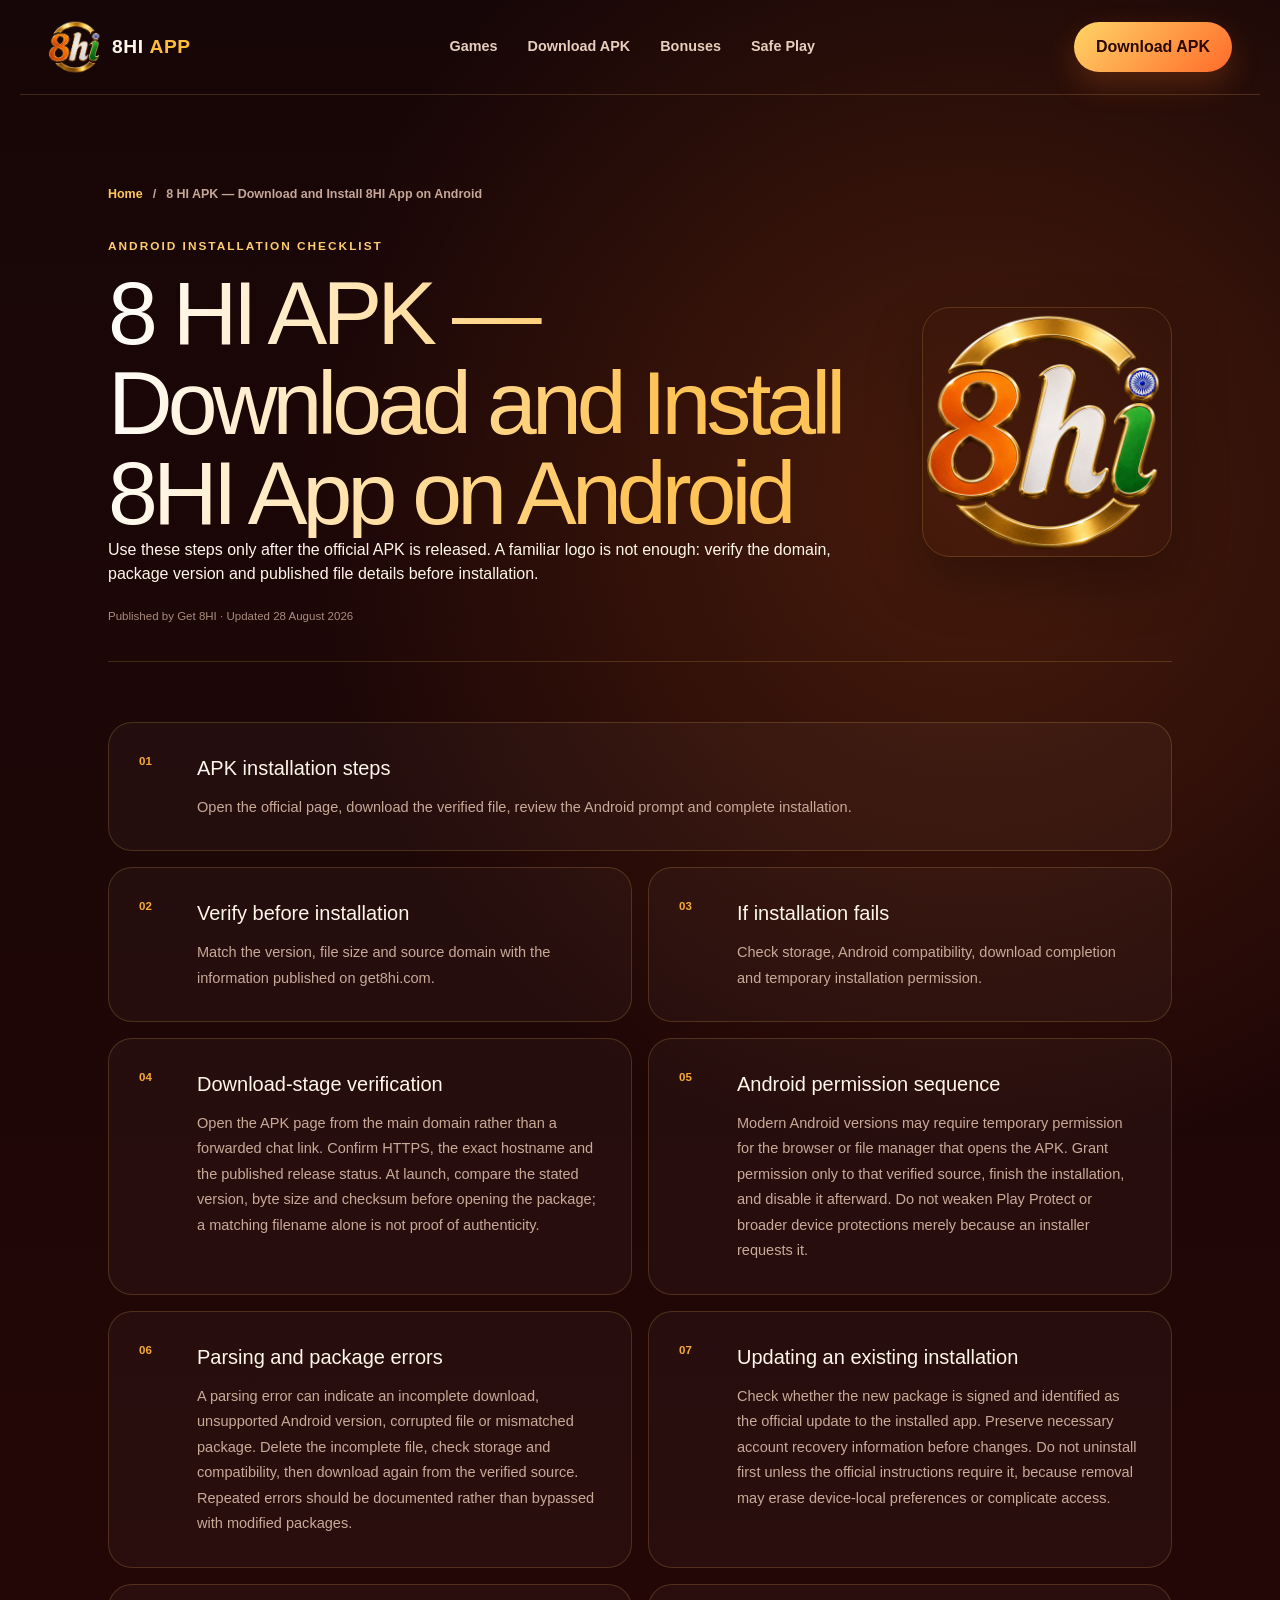
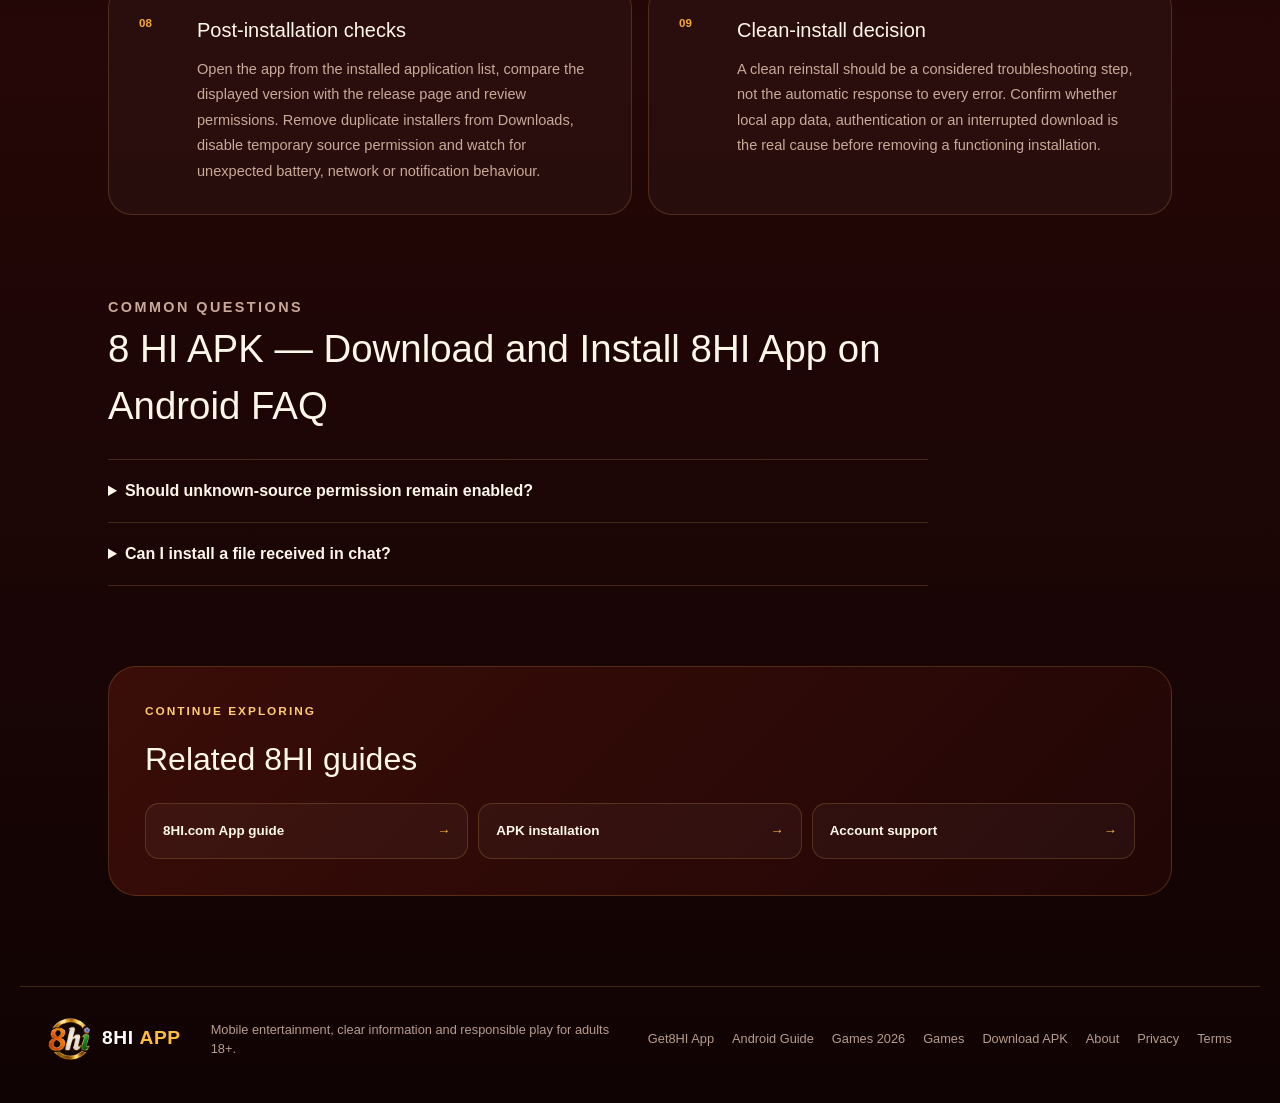
==== 8hi-apk-install/index.html @ 14004b39 "Migrate 8HI site to GitHub Pages with live APK download" ====
<!DOCTYPE html><html lang="en-IN"><head><meta charSet="utf-8"/><meta name="viewport" content="width=device-width, initial-scale=1"/><link rel="preload" href="/assets/8hi-mark.png" as="image"/><link rel="preload" href="/icon-512.png" as="image"/><link rel="stylesheet" href="/_next/static/css/index.BDRPgdrS.css" data-rsc-css-href="/_next/static/css/index.BDRPgdrS.css" data-precedence="vite-rsc/importer-resources"/><link rel="modulepreload" fetchPriority="low" href="/_next/static/chunks/index-BGcl1kzL.js"/><script src="/_next/static/chunks/rolldown-runtime-C60lm6uB.js" type="module" async=""></script><script src="/_next/static/chunks/framework-BgSIrAUN.js" type="module" async=""></script><link rel="modulepreload" href="/_next/static/chunks/layout-segment-context-BZ0ORpr4.js" crossorigin=""/><script>Object.assign(((self[Symbol.for("vinext.navigationRuntime")]??={bootstrap:{routeManifest:null},functions:{}}).bootstrap.rsc??={rsc:[]}),{params:{"slug":"8hi-apk-install"},nav:{"pathname":"/8hi-apk-install","searchParams":[]}})</script><link rel="modulepreload" href="/_next/static/chunks/index-BGcl1kzL.js" />
</head><body><script type="application/ld+json">{"@context":"https://schema.org","@graph":[{"@type":"WebSite","@id":"https://get8hi.com/#website","name":"Get 8HI","alternateName":["8HI","Get 8HI"],"url":"https://get8hi.com/","inLanguage":"en-IN","publisher":{"@id":"https://get8hi.com/#organization"}},{"@type":"Organization","@id":"https://get8hi.com/#organization","name":"Get 8HI","url":"https://get8hi.com/","logo":{"@type":"ImageObject","url":"https://get8hi.com/icon-512.png","width":512,"height":512}}]}</script><main><a class="skip-link" href="#main-content">Skip to content</a><script type="application/ld+json">[{"@context":"https://schema.org","@type":"BreadcrumbList","itemListElement":[{"@type":"ListItem","position":1,"name":"Get 8HI","item":"https://get8hi.com/"},{"@type":"ListItem","position":2,"name":"8 HI APK — Download and Install 8HI App on Android","item":"https://get8hi.com/8hi-apk-install"}]},{"@context":"https://schema.org","@type":"WebPage","name":"8 HI APK — Download and Install 8HI App on Android","description":"Learn how to download, verify, install and update the 8HI APK on Android, including permissions and troubleshooting.","url":"https://get8hi.com/8hi-apk-install","datePublished":"2026-08-31","dateModified":"2026-08-31","publisher":{"@type":"Organization","name":"Get 8HI","url":"https://get8hi.com/"}},{"@context":"https://schema.org","@type":"FAQPage","mainEntity":[{"@type":"Question","name":"Should unknown-source permission remain enabled?","acceptedAnswer":{"@type":"Answer","text":"No. Disable temporary permission after the verified installation."}},{"@type":"Question","name":"Can I install a file received in chat?","acceptedAnswer":{"@type":"Answer","text":"No. Use only the official download route."}}]}]</script><header class="site-header"><a href="/" class="brand" aria-label="Get 8HI home"><img src="/assets/8hi-mark.png" alt="Get 8HI" width="54" height="54"/><span>8HI <b>APP</b></span></a><nav aria-label="Main navigation"><a href="/8hi-com">Games</a><a href="/8hi-app">Download APK</a><a href="/8hi-payment-guide">Bonuses</a><a href="/responsible-gaming">Safe Play</a></nav><a class="nav-cta" href="/8hi-app">Download APK</a></header><article class="content-shell" id="main-content"><nav class="breadcrumbs" aria-label="Breadcrumb"><a href="/">Home</a><span aria-hidden="true">/</span><span>8 HI APK — Download and Install 8HI App on Android</span></nav><div class="content-hero with-image"><div><p class="eyebrow">Android installation checklist</p><h1>8 HI APK — Download and Install 8HI App on Android</h1><p>Use these steps only after the official APK is released. A familiar logo is not enough: verify the domain, package version and published file details before installation.</p><small>Published by Get 8HI · Updated 28 August 2026</small></div><img src="/icon-512.png" alt="8 HI APK — Download and Install 8HI App on Android" width="420" height="420"/></div><div class="rich-article-grid"><section><span>01</span><div><h2>APK installation steps</h2><p>Open the official page, download the verified file, review the Android prompt and complete installation.</p></div></section><section><span>02</span><div><h2>Verify before installation</h2><p>Match the version, file size and source domain with the information published on get8hi.com.</p></div></section><section><span>03</span><div><h2>If installation fails</h2><p>Check storage, Android compatibility, download completion and temporary installation permission.</p></div></section><section><span>04</span><div><h2>Download-stage verification</h2><p>Open the APK page from the main domain rather than a forwarded chat link. Confirm HTTPS, the exact hostname and the published release status. At launch, compare the stated version, byte size and checksum before opening the package; a matching filename alone is not proof of authenticity.</p></div></section><section><span>05</span><div><h2>Android permission sequence</h2><p>Modern Android versions may require temporary permission for the browser or file manager that opens the APK. Grant permission only to that verified source, finish the installation, and disable it afterward. Do not weaken Play Protect or broader device protections merely because an installer requests it.</p></div></section><section><span>06</span><div><h2>Parsing and package errors</h2><p>A parsing error can indicate an incomplete download, unsupported Android version, corrupted file or mismatched package. Delete the incomplete file, check storage and compatibility, then download again from the verified source. Repeated errors should be documented rather than bypassed with modified packages.</p></div></section><section><span>07</span><div><h2>Updating an existing installation</h2><p>Check whether the new package is signed and identified as the official update to the installed app. Preserve necessary account recovery information before changes. Do not uninstall first unless the official instructions require it, because removal may erase device-local preferences or complicate access.</p></div></section><section><span>08</span><div><h2>Post-installation checks</h2><p>Open the app from the installed application list, compare the displayed version with the release page and review permissions. Remove duplicate installers from Downloads, disable temporary source permission and watch for unexpected battery, network or notification behaviour.</p></div></section><section><span>09</span><div><h2>Clean-install decision</h2><p>A clean reinstall should be a considered troubleshooting step, not the automatic response to every error. Confirm whether local app data, authentication or an interrupted download is the real cause before removing a functioning installation.</p></div></section></div><section class="faq"><p class="eyebrow">Common questions</p><h2>8 HI APK — Download and Install 8HI App on Android<!-- --> FAQ</h2><details><summary>Should unknown-source permission remain enabled?</summary><p>No. Disable temporary permission after the verified installation.</p></details><details><summary>Can I install a file received in chat?</summary><p>No. Use only the official download route.</p></details></section><aside class="related"><p class="eyebrow">Continue exploring</p><h2>Related 8HI guides</h2><div><a href="/8hi-app">8HI.com App guide<span>→</span></a><a href="/8hi-apk-install">APK installation<span>→</span></a><a href="/support">Account support<span>→</span></a></div></aside></article><footer><div class="brand footer-brand"><img src="/assets/8hi-mark.png" alt="" width="44" height="44"/><span>8HI <b>APP</b></span></div><p>Mobile entertainment, clear information and responsible play for adults 18+.</p><div class="footer-links"><a href="/8hi-app">Get8HI App</a><a href="/8hi-login">Android Guide</a><a href="/8hi-login">Games 2026</a><a href="/8hi-com">Games</a><a href="/8hi-app">Download APK</a><a href="/about">About</a><a href="/privacy">Privacy</a><a href="/terms">Terms</a></div></footer></main><!--$--><!--/$--><div hidden=""><!--$--><div hidden=""><title>8 HI APK — Download and Install 8HI App on Android | 8HI.com</title><meta name="description" content="Learn how to download, verify, install and update the 8HI APK on Android, including permissions and troubleshooting."><meta name="application-name" content="Get 8HI"><meta name="creator" content="Get 8HI"><meta name="publisher" content="Get 8HI"><meta name="format-detection" content="telephone=no, address=no, email=no"><meta name="category" content="entertainment"><meta name="robots" content="index, follow"><meta name="googlebot" content="index, follow, max-image-preview:large, max-snippet:-1, max-video-preview:-1"><meta property="og:title" content="8 HI APK — Download and Install 8HI App on Android"><meta property="og:description" content="Learn how to download, verify, install and update the 8HI APK on Android, including permissions and troubleshooting."><meta property="og:url" content="https://get8hi.com/8hi-apk-install"><meta property="og:type" content="article"><meta property="article:published_time" content="2026-09-07T00:00:00+05:30"><meta property="article:modified_time" content="2026-09-07T00:00:00+05:30"><meta property="article:author" content="Get 8HI"><meta property="og:image" content="https://get8hi.com/icon-512.png"><meta property="og:image:width" content="900"><meta property="og:image:height" content="900"><meta property="og:image:alt" content="8 HI APK — Download and Install 8HI App on Android"><meta name="twitter:card" content="summary_large_image"><meta name="twitter:title" content="8 HI APK — Download and Install 8HI App on Android"><meta name="twitter:description" content="Learn how to download, verify, install and update the 8HI APK on Android, including permissions and troubleshooting."><meta name="twitter:image" content="https://get8hi.com/icon-512.png"><link rel="shortcut icon" href="/favicon.ico"><link rel="icon" href="/icon-48.png" type="image/png" sizes="48x48"><link rel="icon" href="/icon.png" type="image/png" sizes="96x96"><link rel="icon" href="/icon-192.png" type="image/png" sizes="192x192"><link rel="icon" href="/favicon.ico" type="image/x-icon" sizes="48x48"><link rel="apple-touch-icon" href="/icon-192.png" type="image/png" sizes="192x192"><link rel="manifest" href="/manifest.webmanifest"><link rel="canonical" href="https://get8hi.com/8hi-apk-install"></div><!--/$--></div><script type="module" src="/_next/static/chunks/index-BGcl1kzL.js" id="_R_" async=""></script><script>((self[Symbol.for("vinext.navigationRuntime")]??={bootstrap:{routeManifest:null},functions:{}}).bootstrap.rsc??={rsc:[]}).rsc.push("4:I[\"d5075e13e03a\",[],\"Children\",1]\n")</script><script>((self[Symbol.for("vinext.navigationRuntime")]??={bootstrap:{routeManifest:null},functions:{}}).bootstrap.rsc??={rsc:[]}).rsc.push("5:I[\"f68a58624a56\",[],\"GlobalErrorBoundary\",1]\n")</script><script>((self[Symbol.for("vinext.navigationRuntime")]??={bootstrap:{routeManifest:null},functions:{}}).bootstrap.rsc??={rsc:[]}).rsc.push("6:I[\"ffd5c8636600\",[],\"default\",1]\n")</script><script>((self[Symbol.for("vinext.navigationRuntime")]??={bootstrap:{routeManifest:null},functions:{}}).bootstrap.rsc??={rsc:[]}).rsc.push("7:I[\"f68a58624a56\",[],\"ErrorBoundary\",1]\n")</script><script>((self[Symbol.for("vinext.navigationRuntime")]??={bootstrap:{routeManifest:null},functions:{}}).bootstrap.rsc??={rsc:[]}).rsc.push("8:I[\"ed53b9c3ef4a\",[],\"LayoutSegmentProvider\",1]\n")</script><script>((self[Symbol.for("vinext.navigationRuntime")]??={bootstrap:{routeManifest:null},functions:{}}).bootstrap.rsc??={rsc:[]}).rsc.push("9:I[\"d5075e13e03a\",[],\"Slot\",1]\n")</script><script>((self[Symbol.for("vinext.navigationRuntime")]??={bootstrap:{routeManifest:null},functions:{}}).bootstrap.rsc??={rsc:[]}).rsc.push("a:I[\"f68a58624a56\",[],\"NotFoundBoundary\",1]\n")</script><script>((self[Symbol.for("vinext.navigationRuntime")]??={bootstrap:{routeManifest:null},functions:{}}).bootstrap.rsc??={rsc:[]}).rsc.push("b:I[\"fe48302fca77\",[],\"AppRouterScrollTarget\",1]\n")</script><script>((self[Symbol.for("vinext.navigationRuntime")]??={bootstrap:{routeManifest:null},functions:{}}).bootstrap.rsc??={rsc:[]}).rsc.push("c:I[\"f68a58624a56\",[],\"RedirectBoundary\",1]\n")</script><script>((self[Symbol.for("vinext.navigationRuntime")]??={bootstrap:{routeManifest:null},functions:{}}).bootstrap.rsc??={rsc:[]}).rsc.push("d:\"$Sreact.suspense\"\n")</script><script>((self[Symbol.for("vinext.navigationRuntime")]??={bootstrap:{routeManifest:null},functions:{}}).bootstrap.rsc??={rsc:[]}).rsc.push(":HL[\"/_next/static/css/index.BDRPgdrS.css\",\"style\"     ]\n")</script><script>((self[Symbol.for("vinext.navigationRuntime")]??={bootstrap:{routeManifest:null},functions:{}}).bootstrap.rsc??={rsc:[]}).rsc.push("0:{\"__route\":\"route:/8hi-apk-install\",\"__interceptionContext\":null,\"__layoutIds\":[\"layout:/\"],\"__rootLayout\":\"/\",\"__sourcePage\":\"/[slug]/page\",\"__vinext_streaming_metadata_body:route:/8hi-apk-install\":\"$L1\",\"__vinext_streaming_metadata_outlet:route:/8hi-apk-install\":\"$L2\",\"page:/8hi-apk-install\":\"$L3\",\"layout:/\":[[[[\"$\",\"link\",\"css:/_next/static/css/index.BDRPgdrS.css\",{\"rel\":\"stylesheet\",\"precedence\":\"vite-rsc/importer-resources\",\"href\":\"/_next/static/css/index.BDRPgdrS.css\",\"data-rsc-css-href\":\"/_next/static/css/index.BDRPgdrS.css\"}],\"$undefined\"],[\"$\",\"html\",null,{\"lang\":\"en-IN\",\"children\":[\"$\",\"body\",null,{\"children\":[[\"$\",\"script\",null,{\"type\":\"application/ld+json\",\"dangerouslySetInnerHTML\":{\"__html\":\"{\\\"@context\\\":\\\"https://schema.org\\\",\\\"@graph\\\":[{\\\"@type\\\":\\\"WebSite\\\",\\\"@id\\\":\\\"https://get8hi.com/#website\\\",\\\"name\\\":\\\"Get 8HI\\\",\\\"alternateName\\\":[\\\"8HI\\\",\\\"Get 8HI\\\"],\\\"url\\\":\\\"https://get8hi.com/\\\",\\\"inLanguage\\\":\\\"en-IN\\\",\\\"publisher\\\":{\\\"@id\\\":\\\"https://get8hi.com/#organization\\\"}},{\\\"@type\\\":\\\"Organization\\\",\\\"@id\\\":\\\"https://get8hi.com/#organization\\\",\\\"name\\\":\\\"Get 8HI\\\",\\\"url\\\":\\\"https://get8hi.com/\\\",\\\"logo\\\":{\\\"@type\\\":\\\"ImageObject\\\",\\\"url\\\":\\\"https://get8hi.com/icon-512.png\\\",\\\"width\\\":512,\\\"height\\\":512}}]}\"}}],[\"$\",\"$L4\",null,{}]]}]}]],null],\"route:/8hi-apk-install\":[[[\"$\",\"meta\",null,{\"charSet\":\"utf-8\"}],null,[[\"$\",\"meta\",\"0\",{\"name\":\"viewport\",\"content\":\"width=device-width, initial-scale=1\"}]]],[\"$\",\"$L5\",null,{\"fallback\":\"$6\",\"children\":[\"$\",\"$L7\",null,{\"fallback\":\"$6\",\"children\":[\"$\",\"$L8\",null,{\"providerId\":\"layout:/\",\"segmentMap\":{\"children\":[\"8hi-apk-install\"]},\"children\":[\"$\",\"$L9\",null,{\"id\":\"layout:/\",\"parallelSlots\":\"$undefined\",\"children\":[\"$\",\"$La\",null,{\"resetKey\":\"slug|8hi-apk-install|d\",\"fallback\":[\"$\",\"main\",null,{\"children\":[\"$\",\"section\",null,{\"className\":\"content-shell\",\"children\":[[\"$\",\"div\",null,{\"className\":\"content-hero\",\"children\":[[\"$\",\"p\",null,{\"className\":\"eyebrow\",\"children\":\"404 · Page not found\"}],[\"$\",\"h1\",null,{\"children\":\"This page is not available\"}],[\"$\",\"p\",null,{\"children\":\"The address may be incorrect or the information may have moved. Continue from the official Get 8HI homepage.\"}]]}],[\"$\",\"a\",null,{\"className\":\"primary-button\",\"href\":\"/\",\"children\":\"Return to Get 8HI\"}]]}]}],\"children\":[\"$\",\"$La\",null,{\"resetKey\":\"[\\\"slug|8hi-apk-install|d\\\"]\",\"fallback\":[\"$\",\"main\",null,{\"children\":[\"$\",\"section\",null,{\"className\":\"content-shell\",\"children\":[[\"$\",\"div\",null,{\"className\":\"content-hero\",\"children\":[[\"$\",\"p\",null,{\"className\":\"eyebrow\",\"children\":\"404 · Page not found\"}],[\"$\",\"h1\",null,{\"children\":\"This page is not available\"}],[\"$\",\"p\",null,{\"children\":\"The address may be incorrect or the information may have moved. Continue from the official Get 8HI homepage.\"}]]}],[\"$\",\"a\",null,{\"className\":\"primary-button\",\"href\":\"/\",\"children\":\"Return to Get 8HI\"}]]}]}],\"children\":[\"$\",\"$Lb\",null,{\"children\":[\"$\",\"$Lc\",null,{\"children\":[[\"$\",\"$L8\",null,{\"providerId\":\"page:/8hi-apk-install\",\"segmentMap\":{\"children\":[\"__PAGE__\"]},\"children\":[\"$\",\"$L9\",null,{\"id\":\"page:/8hi-apk-install\"}]}],[\"$\",\"$d\",null,{\"fallback\":null,\"children\":[\"$\",\"$L9\",null,{\"id\":\"__vinext_streaming_metadata_outlet:route:/8hi-apk-install\"}]}]]}]}]}]}]}]}]}]}],null,[\"$\",\"div\",null,{\"hidden\":true,\"children\":[\"$\",\"$d\",null,{\"fallback\":null,\"children\":[\"$\",\"$L9\",null,{\"id\":\"__vinext_streaming_metadata_body:route:/8hi-apk-install\"}]}]}]],\"__layoutFlags\":{\"layout:/\":\"s\"},\"__artifactCompatibility\":{\"schemaVersion\":1,\"graphVersion\":\"app-route-graph:c75e66a7605490d9\",\"deploymentVersion\":\"93713eb1-8431-495b-a64e-56f58ae4873c\",\"appElementsSchemaVersion\":1,\"rscPayloadSchemaVersion\":1,\"rootBoundaryId\":\"/\",\"renderEpoch\":null},\"__renderObservation\":{\"schemaVersion\":1,\"output\":{\"kind\":\"app-rsc\",\"mountedSlotsFingerprint\":null,\"renderEpoch\":null,\"rootBoundaryId\":\"/\",\"routeId\":\"route:/8hi-apk-install\"},\"completeness\":\"partial\",\"boundaryOutcome\":{\"kind\":\"unknown\"},\"requestApis\":[{\"kind\":\"connection\",\"status\":\"unknown\"},{\"kind\":\"cookies\",\"status\":\"unknown\"},{\"kind\":\"draftMode\",\"status\":\"unknown\"},{\"kind\":\"headers\",\"status\":\"unknown\"},{\"kind\":\"params\",\"status\":\"observed\"},{\"kind\":\"searchParams\",\"status\":\"unknown\"}],\"dynamicFetches\":[],\"cacheTags\":[\"/8hi-apk-install\",\"_N_T_/8hi-apk-install\",\"_N_T_/[slug]/layout\",\"_N_T_/[slug]/page\",\"_N_T_/layout\"],\"pathTags\":[\"/8hi-apk-install\"],\"cacheability\":\"unknown\",\"downgrade\":{\"target\":\"freshRender\",\"reasons\":[{\"code\":\"CP_DOWNGRADE_CACHEABILITY_UNKNOWN\",\"target\":\"freshRender\"},{\"code\":\"CP_DOWNGRADE_INCOMPLETE_OBSERVATION\",\"completeness\":\"partial\",\"target\":\"freshRender\"},{\"code\":\"CP_DOWNGRADE_UNKNOWN_REQUEST_API\",\"requestApi\":\"connection\",\"target\":\"freshRender\"},{\"code\":\"CP_DOWNGRADE_UNKNOWN_REQUEST_API\",\"requestApi\":\"cookies\",\"target\":\"freshRender\"},{\"code\":\"CP_DOWNGRADE_UNKNOWN_REQUEST_API\",\"requestApi\":\"draftMode\",\"target\":\"freshRender\"},{\"code\":\"CP_DOWNGRADE_UNKNOWN_REQUEST_API\",\"requestApi\":\"headers\",\"target\":\"freshRender\"},{\"code\":\"CP_DOWNGRADE_PUBLIC_REQUEST_API\",\"requestApi\":\"params\",\"target\":\"publicVariant\"},{\"code\":\"CP_DOWNGRADE_UNKNOWN_REQUEST_API\",\"requestApi\":\"searchParams\",\"target\":\"freshRender\"}],\"fallback\":{\"kind\":\"breakerFallback\",\"code\":\"CP_PRIVATE_DYNAMIC_DOWNGRADE\",\"mode\":\"renderFresh\",\"scope\":\"affectedOutput\",\"fields\":{\"reasonCodes\":[\"CP_DOWNGRADE_CACHEABILITY_UNKNOWN\",\"CP_DOWNGRADE_INCOMPLETE_OBSERVATION\",\"CP_DOWNGRADE_UNKNOWN_REQUEST_API\",\"CP_DOWNGRADE_UNKNOWN_REQUEST_API\",\"CP_DOWNGRADE_UNKNOWN_REQUEST_API\",\"CP_DOWNGRADE_UNKNOWN_REQUEST_API\",\"CP_DOWNGRADE_PUBLIC_REQUEST_API\",\"CP_DOWNGRADE_UNKNOWN_REQUEST_API\"],\"target\":\"freshRender\"}},\"isPublicCacheCandidate\":false}}}\n")</script><script>((self[Symbol.for("vinext.navigationRuntime")]??={bootstrap:{routeManifest:null},functions:{}}).bootstrap.rsc??={rsc:[]}).rsc.push("e:T924,")</script><script>((self[Symbol.for("vinext.navigationRuntime")]??={bootstrap:{routeManifest:null},functions:{}}).bootstrap.rsc??={rsc:[]}).rsc.push("\u003ctitle\u003e8 HI APK — Download and Install 8HI App on Android | 8HI.com\u003c/title\u003e\u003cmeta name=\"description\" content=\"Learn how to download, verify, install and update the 8HI APK on Android, including permissions and troubleshooting.\"\u003e\u003cmeta name=\"application-name\" content=\"Get 8HI\"\u003e\u003cmeta name=\"creator\" content=\"Get 8HI\"\u003e\u003cmeta name=\"publisher\" content=\"Get 8HI\"\u003e\u003cmeta name=\"format-detection\" content=\"telephone=no, address=no, email=no\"\u003e\u003cmeta name=\"category\" content=\"entertainment\"\u003e\u003cmeta name=\"robots\" content=\"index, follow\"\u003e\u003cmeta name=\"googlebot\" content=\"index, follow, max-image-preview:large, max-snippet:-1, max-video-preview:-1\"\u003e\u003cmeta property=\"og:title\" content=\"8 HI APK — Download and Install 8HI App on Android\"\u003e\u003cmeta property=\"og:description\" content=\"Learn how to download, verify, install and update the 8HI APK on Android, including permissions and troubleshooting.\"\u003e\u003cmeta property=\"og:url\" content=\"https://get8hi.com/8hi-apk-install\"\u003e\u003cmeta property=\"og:type\" content=\"article\"\u003e\u003cmeta property=\"article:published_time\" content=\"2026-09-07T00:00:00+05:30\"\u003e\u003cmeta property=\"article:modified_time\" content=\"2026-09-07T00:00:00+05:30\"\u003e\u003cmeta property=\"article:author\" content=\"Get 8HI\"\u003e\u003cmeta property=\"og:image\" content=\"https://get8hi.com/icon-512.png\"\u003e\u003cmeta property=\"og:image:width\" content=\"900\"\u003e\u003cmeta property=\"og:image:height\" content=\"900\"\u003e\u003cmeta property=\"og:image:alt\" content=\"8 HI APK — Download and Install 8HI App on Android\"\u003e\u003cmeta name=\"twitter:card\" content=\"summary_large_image\"\u003e\u003cmeta name=\"twitter:title\" content=\"8 HI APK — Download and Install 8HI App on Android\"\u003e\u003cmeta name=\"twitter:description\" content=\"Learn how to download, verify, install and update the 8HI APK on Android, including permissions and troubleshooting.\"\u003e\u003cmeta name=\"twitter:image\" content=\"https://get8hi.com/icon-512.png\"\u003e\u003clink rel=\"shortcut icon\" href=\"/favicon.ico\"\u003e\u003clink rel=\"icon\" href=\"/icon-48.png\" type=\"image/png\" sizes=\"48x48\"\u003e\u003clink rel=\"icon\" href=\"/icon.png\" type=\"image/png\" sizes=\"96x96\"\u003e\u003clink rel=\"icon\" href=\"/icon-192.png\" type=\"image/png\" sizes=\"192x192\"\u003e\u003clink rel=\"icon\" href=\"/favicon.ico\" type=\"image/x-icon\" sizes=\"48x48\"\u003e\u003clink rel=\"apple-touch-icon\" href=\"/icon-192.png\" type=\"image/png\" sizes=\"192x192\"\u003e\u003clink rel=\"manifest\" href=\"/manifest.webmanifest\"\u003e\u003clink rel=\"canonical\" href=\"https://get8hi.com/8hi-apk-install\"\u003e")</script><script>((self[Symbol.for("vinext.navigationRuntime")]??={bootstrap:{routeManifest:null},functions:{}}).bootstrap.rsc??={rsc:[]}).rsc.push("1:[\"$\",\"div\",null,{\"hidden\":true,\"dangerouslySetInnerHTML\":{\"__html\":\"$e\"}}]\n")</script><script>((self[Symbol.for("vinext.navigationRuntime")]??={bootstrap:{routeManifest:null},functions:{}}).bootstrap.rsc??={rsc:[]}).rsc.push("2:null\n")</script><script>((self[Symbol.for("vinext.navigationRuntime")]??={bootstrap:{routeManifest:null},functions:{}}).bootstrap.rsc??={rsc:[]}).rsc.push(":HL[\"/assets/8hi-mark.png\",\"image\"]\n")</script><script>((self[Symbol.for("vinext.navigationRuntime")]??={bootstrap:{routeManifest:null},functions:{}}).bootstrap.rsc??={rsc:[]}).rsc.push(":HL[\"/icon-512.png\",\"image\"]\n")</script><script>((self[Symbol.for("vinext.navigationRuntime")]??={bootstrap:{routeManifest:null},functions:{}}).bootstrap.rsc??={rsc:[]}).rsc.push("f:T476,")</script><script>((self[Symbol.for("vinext.navigationRuntime")]??={bootstrap:{routeManifest:null},functions:{}}).bootstrap.rsc??={rsc:[]}).rsc.push("[{\"@context\":\"https://schema.org\",\"@type\":\"BreadcrumbLis")</script><script>((self[Symbol.for("vinext.navigationRuntime")]??={bootstrap:{routeManifest:null},functions:{}}).bootstrap.rsc??={rsc:[]}).rsc.push("t\",\"itemListElement\":[{\"@type\":\"ListItem\",\"position\":1,\"name\":\"Get 8HI\",\"item\":\"https://get8hi.com/\"},{\"@type\":\"ListItem\",\"position\":2,\"name\":\"8 HI APK — Download and Install 8HI App on Android\",\"item\":\"https://get8hi.com/8hi-apk-install\"}]},{\"@context\":\"https://schema.org\",\"@type\":\"WebPage\",\"name\":\"8 HI APK — Download and Install 8HI App on Android\",\"description\":\"Learn how to download, verify, install and update the 8HI APK on Android, including permissions and troubleshooting.\",\"url\":\"https://get8hi.com/8hi-apk-install\",\"datePublished\":\"2026-08-31\",\"dateModified\":\"2026-08-31\",\"publisher\":{\"@type\":\"Organization\",\"name\":\"Get 8HI\",\"url\":\"https://get8hi.com/\"}},{\"@context\":\"https://schema.org\",\"@type\":\"FAQPage\",\"mainEntity\":[{\"@type\":\"Question\",\"name\":\"Should unknown-source permission remain enabled?\",\"acceptedAnswer\":{\"@type\":\"Answer\",\"text\":\"No. Disable temporary permission after the verified installation.\"}},{\"@type\":\"Question\",\"name\":\"Can I install a file received in chat?\",\"acceptedAnswer\":{\"@type\":\"Answer\",\"text\":\"No. Use only the official download route.\"}}]}]")</script><script>((self[Symbol.for("vinext.navigationRuntime")]??={bootstrap:{routeManifest:null},functions:{}}).bootstrap.rsc??={rsc:[]}).rsc.push("3:[\"$\",\"main\",null,{\"children\":[[\"$\",\"a\",null,{\"className\":\"skip-link\",\"href\":\"#main-content\",\"children\":\"Skip to content\"}],[\"$\",\"script\",null,{\"type\":\"application/ld+json\",\"dangerouslySetInnerHTML\":{\"__html\":\"$f\"}}],[\"$\",\"header\",null,{\"className\":\"site-header\",\"children\":[[\"$\",\"a\",null,{\"href\":\"/\",\"className\":\"brand\",\"aria-label\":\"Get 8HI home\",\"children\":[[\"$\",\"img\",null,{\"src\":\"/assets/8hi-mark.png\",\"alt\":\"Get 8HI\",\"width\":54,\"height\":54}],[\"$\",\"span\",null,{\"children\":[\"8HI \",[\"$\",\"b\",null,{\"children\":\"APP\"}]]}]]}],[\"$\",\"nav\",null,{\"aria-label\":\"Main navigation\",\"children\":[[\"$\",\"a\",null,{\"href\":\"/8hi-com\",\"children\":\"Games\"}],[\"$\",\"a\",null,{\"href\":\"/8hi-app\",\"children\":\"Download APK\"}],[\"$\",\"a\",null,{\"href\":\"/8hi-payment-guide\",\"children\":\"Bonuses\"}],[\"$\",\"a\",null,{\"href\":\"/responsible-gaming\",\"children\":\"Safe Play\"}]]}],[\"$\",\"a\",null,{\"className\":\"nav-cta\",\"href\":\"/8hi-app\",\"children\":\"Download APK\"}]]}],[\"$\",\"article\",null,{\"className\":\"content-shell\",\"id\":\"main-content\",\"children\":[[\"$\",\"nav\",null,{\"className\":\"breadcrumbs\",\"aria-label\":\"Breadcrumb\",\"children\":[[\"$\",\"a\",null,{\"href\":\"/\",\"children\":\"Home\"}],[\"$\",\"span\",null,{\"aria-hidden\":\"true\",\"children\":\"/\"}],[\"$\",\"span\",null,{\"children\":\"8 HI APK — Download and Install 8HI App on Android\"}]]}],[\"$\",\"div\",null,{\"className\":\"content-hero with-image\",\"children\":[[\"$\",\"div\",null,{\"children\":[[\"$\",\"p\",null,{\"className\":\"eyebrow\",\"children\":\"Android installation checklist\"}],[\"$\",\"h1\",null,{\"children\":\"8 HI APK — Download and Install 8HI App on Android\"}],[\"$\",\"p\",null,{\"children\":\"Use these steps only after the official APK is released. A familiar logo is not enough: verify the domain, package version and published file details before installation.\"}],false,[\"$\",\"small\",null,{\"children\":\"Published by Get 8HI · Updated 28 August 2026\"}]]}],[\"$\",\"img\",null,{\"src\":\"/icon-512.png\",\"alt\":\"8 HI APK — Download and Install 8HI App on Android\",\"width\":420,\"height\":420}]]}],[\"$\",\"div\",null,{\"className\":\"rich-article-grid\",\"children\":[[\"$\",\"section\",\"APK installation steps\",{\"id\":\"$undefined\",\"children\":[[\"$\",\"span\",null,{\"children\":\"01\"}],[\"$\",\"div\",null,{\"children\":[[\"$\",\"h2\",null,{\"children\":\"APK installation steps\"}],[\"$\",\"p\",null,{\"children\":\"Open the official page, download the verified file, review the Android prompt and complete installation.\"}],\"$undefined\"]}]]}],[\"$\",\"section\",\"Verify before installation\",{\"id\":\"$undefined\",\"children\":[[\"$\",\"span\",null,{\"children\":\"02\"}],[\"$\",\"div\",null,{\"children\":[[\"$\",\"h2\",null,{\"children\":\"Verify before installation\"}],[\"$\",\"p\",null,{\"children\":\"Match the version, file size and source domain with the information published on get8hi.com.\"}],\"$undefined\"]}]]}],[\"$\",\"section\",\"If installation fails\",{\"id\":\"$undefined\",\"children\":[[\"$\",\"span\",null,{\"children\":\"03\"}],[\"$\",\"div\",null,{\"children\":[[\"$\",\"h2\",null,{\"children\":\"If installation fails\"}],[\"$\",\"p\",null,{\"children\":\"Check storage, Android compatibility, download completion and temporary installation permission.\"}],\"$undefined\"]}]]}],\"$L10\",\"$L11\",\"$L12\",\"$L13\",\"$L14\",\"$L15\"]}],\"$L16\",\"$L17\"]}],\"$L18\"]}]\n")</script><script>((self[Symbol.for("vinext.navigationRuntime")]??={bootstrap:{routeManifest:null},functions:{}}).bootstrap.rsc??={rsc:[]}).rsc.push("10:[\"$\",\"section\",\"Download-stage verification\",{\"id\":\"$undefined\",\"children\":[[\"$\",\"span\",null,{\"children\":\"04\"}],[\"$\",\"div\",null,{\"children\":[[\"$\",\"h2\",null,{\"children\":\"Download-stage verification\"}],[\"$\",\"p\",null,{\"children\":\"Open the APK page from the main domain rather than a forwarded chat link. Confirm HTTPS, the exact hostname and the published release status. At launch, compare the stated version, byte size and checksum before opening the package; a matching filename alone is not proof of authenticity.\"}],\"$undefined\"]}]]}]\n")</script><script>((self[Symbol.for("vinext.navigationRuntime")]??={bootstrap:{routeManifest:null},functions:{}}).bootstrap.rsc??={rsc:[]}).rsc.push("11:[\"$\",\"section\",\"Android permission sequence\",{\"id\":\"$undefined\",\"children\":[[\"$\",\"span\",null,{\"children\":\"05\"}],[\"$\",\"div\",null,{\"children\":[[\"$\",\"h2\",null,{\"children\":\"Android permission sequence\"}],[\"$\",\"p\",null,{\"children\":\"Modern Android versions may require temporary permission for the browser or file manager that opens the APK. Grant permission only to that verified source, finish the installation, and disable it afterward. Do not weaken Play Protect or broader device protections merely because an installer requests it.\"}],\"$undefined\"]}]]}]\n")</script><script>((self[Symbol.for("vinext.navigationRuntime")]??={bootstrap:{routeManifest:null},functions:{}}).bootstrap.rsc??={rsc:[]}).rsc.push("12:[\"$\",\"section\",\"Parsing and package errors\",{\"id\":\"$undefined\",\"children\":[[\"$\",\"span\",null,{\"children\":\"06\"}],[\"$\",\"div\",null,{\"children\":[[\"$\",\"h2\",null,{\"children\":\"Parsing and package errors\"}],[\"$\",\"p\",null,{\"children\":\"A parsing error can indicate an incomplete download, unsupported Android version, corrupted file or mismatched package. Delete the incomplete file, check storage and compatibility, then download again from the verified source. Repeated errors should be documented rather than bypassed with modified packages.\"}],\"$undefined\"]}]]}]\n")</script><script>((self[Symbol.for("vinext.navigationRuntime")]??={bootstrap:{routeManifest:null},functions:{}}).bootstrap.rsc??={rsc:[]}).rsc.push("13:[\"$\",\"section\",\"Updating an existing installation\",{\"id\":\"$undefined\",\"children\":[[\"$\",\"span\",null,{\"children\":\"07\"}],[\"$\",\"div\",null,{\"children\":[[\"$\",\"h2\",null,{\"children\":\"Updating an existing installation\"}],[\"$\",\"p\",null,{\"children\":\"Check whether the new package is signed and identified as the official update to the installed app. Preserve necessary account recovery information before changes. Do not uninstall first unless the official instructions require it, because removal may erase device-local preferences or complicate access.\"}],\"$undefined\"]}]]}]\n")</script><script>((self[Symbol.for("vinext.navigationRuntime")]??={bootstrap:{routeManifest:null},functions:{}}).bootstrap.rsc??={rsc:[]}).rsc.push("14:[\"$\",\"section\",\"Post-installation checks\",{\"id\":\"$undefined\",\"children\":[[\"$\",\"span\",null,{\"children\":\"08\"}],[\"$\",\"div\",null,{\"children\":[[\"$\",\"h2\",null,{\"children\":\"Post-installation checks\"}],[\"$\",\"p\",null,{\"children\":\"Open the app from the installed application list, compare the displayed version with the release page and review permissions. Remove duplicate installers from Downloads, disable temporary source permission and watch for unexpected battery, network or notification behaviour.\"}],\"$undefined\"]}]]}]\n")</script><script>((self[Symbol.for("vinext.navigationRuntime")]??={bootstrap:{routeManifest:null},functions:{}}).bootstrap.rsc??={rsc:[]}).rsc.push("15:[\"$\",\"section\",\"Clean-install decision\",{\"id\":\"$undefined\",\"children\":[[\"$\",\"span\",null,{\"children\":\"09\"}],[\"$\",\"div\",null,{\"children\":[[\"$\",\"h2\",null,{\"children\":\"Clean-install decision\"}],[\"$\",\"p\",null,{\"children\":\"A clean reinstall should be a considered troubleshooting step, not the automatic response to every error. Confirm whether local app data, authentication or an interrupted download is the real cause before removing a functioning installation.\"}],\"$undefined\"]}]]}]\n")</script><script>((self[Symbol.for("vinext.navigationRuntime")]??={bootstrap:{routeManifest:null},functions:{}}).bootstrap.rsc??={rsc:[]}).rsc.push("16:[\"$\",\"section\",null,{\"className\":\"faq\",\"children\":[[\"$\",\"p\",null,{\"className\":\"eyebrow\",\"children\":\"Common questions\"}],[\"$\",\"h2\",null,{\"children\":[\"8 HI APK — Download and Install 8HI App on Android\",\" FAQ\"]}],[[\"$\",\"details\",\"Should unknown-source permission remain enabled?\",{\"children\":[[\"$\",\"summary\",null,{\"children\":\"Should unknown-source permission remain enabled?\"}],[\"$\",\"p\",null,{\"children\":\"No. Disable temporary permission after the verified installation.\"}]]}],[\"$\",\"details\",\"Can I install a file received in chat?\",{\"children\":[[\"$\",\"summary\",null,{\"children\":\"Can I install a file received in chat?\"}],[\"$\",\"p\",null,{\"children\":\"No. Use only the official download route.\"}]]}]]]}]\n")</script><script>((self[Symbol.for("vinext.navigationRuntime")]??={bootstrap:{routeManifest:null},functions:{}}).bootstrap.rsc??={rsc:[]}).rsc.push("17:[\"$\",\"aside\",null,{\"className\":\"related\",\"children\":[[\"$\",\"p\",null,{\"className\":\"eyebrow\",\"children\":\"Continue exploring\"}],[\"$\",\"h2\",null,{\"children\":\"Related 8HI guides\"}],[\"$\",\"div\",null,{\"children\":[[\"$\",\"a\",\"/8hi-app\",{\"href\":\"/8hi-app\",\"children\":[\"8HI.com App guide\",[\"$\",\"span\",null,{\"children\":\"→\"}]]}],[\"$\",\"a\",\"/8hi-apk-install\",{\"href\":\"/8hi-apk-install\",\"children\":[\"APK installation\",[\"$\",\"span\",null,{\"children\":\"→\"}]]}],[\"$\",\"a\",\"/support\",{\"href\":\"/support\",\"children\":[\"Account support\",[\"$\",\"span\",null,{\"children\":\"→\"}]]}]]}]]}]\n")</script><script>((self[Symbol.for("vinext.navigationRuntime")]??={bootstrap:{routeManifest:null},functions:{}}).bootstrap.rsc??={rsc:[]}).rsc.push("18:[\"$\",\"footer\",null,{\"children\":[[\"$\",\"div\",null,{\"className\":\"brand footer-brand\",\"children\":[[\"$\",\"img\",null,{\"src\":\"/assets/8hi-mark.png\",\"alt\":\"\",\"width\":44,\"height\":44}],[\"$\",\"span\",null,{\"children\":[\"8HI \",[\"$\",\"b\",null,{\"children\":\"APP\"}]]}]]}],[\"$\",\"p\",null,{\"children\":\"Mobile entertainment, clear information and responsible play for adults 18+.\"}],[\"$\",\"div\",null,{\"className\":\"footer-links\",\"children\":[[\"$\",\"a\",null,{\"href\":\"/8hi-app\",\"children\":\"Get8HI App\"}],[\"$\",\"a\",null,{\"href\":\"/8hi-login\",\"children\":\"Android Guide\"}],[\"$\",\"a\",null,{\"href\":\"/8hi-login\",\"children\":\"Games 2026\"}],[\"$\",\"a\",null,{\"href\":\"/8hi-com\",\"children\":\"Games\"}],[\"$\",\"a\",null,{\"href\":\"/8hi-app\",\"children\":\"Download APK\"}],[\"$\",\"a\",null,{\"href\":\"/about\",\"children\":\"About\"}],[\"$\",\"a\",null,{\"href\":\"/privacy\",\"children\":\"Privacy\"}],[\"$\",\"a\",null,{\"href\":\"/terms\",\"children\":\"Terms\"}]]}]]}]\n")</script><script>Object.assign(((self[Symbol.for("vinext.navigationRuntime")]??={bootstrap:{routeManifest:null},functions:{}}).bootstrap.rsc??={rsc:[]}),{"initialCacheKind":"static"});((self[Symbol.for("vinext.navigationRuntime")]??={bootstrap:{routeManifest:null},functions:{}}).bootstrap.rsc??={rsc:[]}).done=true</script><script src="/download-ready.js" defer></script></body></html>
---- _next/static/css/index.BDRPgdrS.css ----
/*! tailwindcss v4.2.1 | MIT License | https://tailwindcss.com */
@layer theme{:root,:host{--font-sans:ui-sans-serif, system-ui, sans-serif, "Apple Color Emoji", "Segoe UI Emoji", "Segoe UI Symbol", "Noto Color Emoji";--font-mono:ui-monospace, SFMono-Regular, Menlo, Monaco, Consolas, "Liberation Mono", "Courier New", monospace;--spacing:.25rem;--default-font-family:var(--font-sans);--default-mono-font-family:var(--font-mono)}}@layer base{*,:after,:before{box-sizing:border-box;border:0 solid;margin:0;padding:0}::backdrop{box-sizing:border-box;border:0 solid;margin:0;padding:0}::file-selector-button{box-sizing:border-box;border:0 solid;margin:0;padding:0}html,:host{-webkit-text-size-adjust:100%;tab-size:4;line-height:1.5;font-family:var(--default-font-family,ui-sans-serif, system-ui, sans-serif, "Apple Color Emoji", "Segoe UI Emoji", "Segoe UI Symbol", "Noto Color Emoji");font-feature-settings:var(--default-font-feature-settings,normal);font-variation-settings:var(--default-font-variation-settings,normal);-webkit-tap-highlight-color:transparent}hr{height:0;color:inherit;border-top-width:1px}abbr:where([title]){-webkit-text-decoration:underline dotted;text-decoration:underline dotted}h1,h2,h3,h4,h5,h6{font-size:inherit;font-weight:inherit}a{color:inherit;-webkit-text-decoration:inherit;-webkit-text-decoration:inherit;text-decoration:inherit}b,strong{font-weight:bolder}code,kbd,samp,pre{font-family:var(--default-mono-font-family,ui-monospace, SFMono-Regular, Menlo, Monaco, Consolas, "Liberation Mono", "Courier New", monospace);font-feature-settings:var(--default-mono-font-feature-settings,normal);font-variation-settings:var(--default-mono-font-variation-settings,normal);font-size:1em}small{font-size:80%}sub,sup{vertical-align:baseline;font-size:75%;line-height:0;position:relative}sub{bottom:-.25em}sup{top:-.5em}table{text-indent:0;border-color:inherit;border-collapse:collapse}:-moz-focusring{outline:auto}progress{vertical-align:baseline}summary{display:list-item}ol,ul,menu{list-style:none}img,svg,video,canvas,audio,iframe,embed,object{vertical-align:middle;display:block}img,video{max-width:100%;height:auto}button,input,select,optgroup,textarea{font:inherit;font-feature-settings:inherit;font-variation-settings:inherit;letter-spacing:inherit;color:inherit;opacity:1;background-color:#0000;border-radius:0}::file-selector-button{font:inherit;font-feature-settings:inherit;font-variation-settings:inherit;letter-spacing:inherit;color:inherit;opacity:1;background-color:#0000;border-radius:0}:where(select:is([multiple],[size])) optgroup{font-weight:bolder}:where(select:is([multiple],[size])) optgroup option{padding-inline-start:20px}::file-selector-button{margin-inline-end:4px}::placeholder{opacity:1}@supports (not ((-webkit-appearance:-apple-pay-button))) or (contain-intrinsic-size:1px){::placeholder{color:currentColor}@supports (color:color-mix(in lab, red, red)){::placeholder{color:color-mix(in oklab, currentcolor 50%, transparent)}}}textarea{resize:vertical}::-webkit-search-decoration{-webkit-appearance:none}::-webkit-date-and-time-value{min-height:1lh;text-align:inherit}::-webkit-datetime-edit{display:inline-flex}::-webkit-datetime-edit-fields-wrapper{padding:0}::-webkit-datetime-edit{padding-block:0}::-webkit-datetime-edit-year-field{padding-block:0}::-webkit-datetime-edit-month-field{padding-block:0}::-webkit-datetime-edit-day-field{padding-block:0}::-webkit-datetime-edit-hour-field{padding-block:0}::-webkit-datetime-edit-minute-field{padding-block:0}::-webkit-datetime-edit-second-field{padding-block:0}::-webkit-datetime-edit-millisecond-field{padding-block:0}::-webkit-datetime-edit-meridiem-field{padding-block:0}::-webkit-calendar-picker-indicator{line-height:1}:-moz-ui-invalid{box-shadow:none}button,input:where([type=button],[type=reset],[type=submit]){-webkit-appearance:button;appearance:button}::file-selector-button{-webkit-appearance:button;appearance:button}::-webkit-inner-spin-button{height:auto}::-webkit-outer-spin-button{height:auto}[hidden]:where(:not([hidden=until-found])){display:none!important}}@layer components;@layer utilities{.visible{visibility:visible}.start{inset-inline-start:var(--spacing)}.end{inset-inline-end:var(--spacing)}.table{display:table}}:root{--ink:#fff7e9;--muted:#d8bfa9;--wine:#170607;--gold:#ffbd3d;--orange:#ff6a2a;--line:#ffc7602e;--font-body:Arial,sans-serif;--font-display:Arial,sans-serif}*{box-sizing:border-box}html{scroll-behavior:smooth}body{background:var(--wine);color:var(--ink);font-family:var(--font-body),Arial,sans-serif;margin:0}a{color:inherit;text-decoration:none}.skip-link{z-index:100;color:#260705;background:#fff;border-radius:10px;padding:12px 18px;font-weight:900;position:fixed;top:-60px;left:18px}.skip-link:focus{top:18px}:is(a:focus-visible,summary:focus-visible){outline-offset:4px;outline:3px solid #ffd05b}main{background:radial-gradient(circle at 76% 18%,#ff711f33,#0000 28%),linear-gradient(#170607 0%,#240706 62%,#100304 100%);min-height:100vh;overflow:hidden}.site-header{z-index:20;border-bottom:1px solid var(--line);justify-content:space-between;align-items:center;max-width:1240px;margin:auto;padding:20px 28px;display:flex;position:relative}.brand{font-family:var(--font-display);letter-spacing:.03em;align-items:center;gap:10px;font-size:1.2rem;font-weight:800;display:flex}.brand img{object-fit:contain}.brand b{color:var(--gold)}nav{color:#e8cebd;gap:30px;font-size:.9rem;font-weight:700;display:flex}nav a:hover{color:var(--gold)}.nav-cta,.primary-button{background:linear-gradient(135deg,#ffd567,var(--orange));color:#2a0803;border-radius:999px;justify-content:center;align-items:center;padding:13px 22px;font-weight:900;transition:all .2s;display:inline-flex;box-shadow:0 12px 30px #ff761e38}.nav-cta:hover,.primary-button:hover{transform:translateY(-2px);box-shadow:0 16px 38px #ff761e57}.download-direct{min-height:52px;margin-top:26px;padding-inline:28px}.rich-article-grid section[id]{scroll-margin-top:110px}.visual-game-card,.related a,.seo-split a,.footer-links a,.site-header a{cursor:pointer}.hero{grid-template-columns:1.02fr .98fr;align-items:center;max-width:1240px;min-height:680px;margin:auto;padding:62px 28px 70px;display:grid;position:relative}.hero-copy{z-index:3;max-width:650px;position:relative}.eyebrow{color:#ffcc72;letter-spacing:.17em;text-transform:uppercase;margin:0 0 14px;font-size:.74rem;font-weight:900}.hero h1{font-family:var(--font-display);letter-spacing:-.055em;margin:0;font-size:clamp(3.1rem,6vw,6rem);line-height:.98}.hero h1 span{background:linear-gradient(100deg,#fff1bd,#ffae31 55%,#ff7130);color:#0000;-webkit-background-clip:text;display:block}.hero-text{max-width:590px;color:var(--muted);margin:24px 0 0;font-size:1.08rem;line-height:1.75}.hero-actions{gap:13px;margin-top:32px;display:flex}.secondary-button{background:#ffffff0a;border:1px solid #ffd68d47;border-radius:999px;justify-content:center;align-items:center;padding:13px 22px;font-weight:800;display:inline-flex}.trust-row{color:#caa992;gap:22px;margin-top:34px;font-size:.78rem;font-weight:700;display:flex}.trust-row span:before{content:"✓";color:var(--gold);margin-right:7px}.hero-visual{place-items:center;min-height:540px;display:grid;position:relative}.logo-stage{z-index:3;filter:drop-shadow(0 35px 45px #0000007a);width:min(460px,82vw);position:relative}.logo-stage img{width:100%;height:auto}.brand-orbit{border:1px solid #ffbc3d40;border-radius:50%;position:absolute}.orbit-one{width:520px;height:520px}.orbit-two{border-style:dashed;width:420px;height:420px;animation:30s linear infinite spin}.hero-glow{filter:blur(140px);opacity:.18;background:#dd4d11;border-radius:50%;width:440px;height:440px;position:absolute;top:16%;right:4%}.floating-card{z-index:4;-webkit-backdrop-filter:blur(10px);backdrop-filter:blur(10px);background:#1f0607bd;border:1px solid #ffd27e40;border-radius:16px;padding:13px 18px;position:absolute;box-shadow:0 15px 40px #0000004d}.floating-card small{color:#caa992;letter-spacing:.14em;font-size:.58rem;display:block}.floating-card strong{color:#ffd56c;margin-top:4px;display:block}.card-a{top:22%;right:1%}.card-b{bottom:20%;left:0}@keyframes spin{to{transform:rotate(360deg)}}.game-section{max-width:1240px;margin:auto;padding:76px 28px}.section-heading{justify-content:space-between;align-items:end;margin-bottom:28px;display:flex}.section-heading h2,.download-band h2{font-family:var(--font-display);letter-spacing:-.04em;margin:0;font-size:clamp(2rem,4vw,3.2rem)}.section-heading>a{color:#ffcc72;font-weight:800}.game-grid{grid-template-columns:repeat(4,1fr);gap:14px;display:grid}.game-card{border:1px solid var(--line);background:linear-gradient(145deg,#fff1,#ffffff04);border-radius:22px;align-items:center;gap:14px;min-height:126px;padding:20px;transition:all .2s;display:flex}.game-card:hover{background:#ff8d2d17;border-color:#ffc55880;transform:translateY(-4px)}.game-icon{color:#3b0c05;background:linear-gradient(145deg,#ffce5a,#e65018);border-radius:15px;place-items:center;width:48px;height:48px;font-size:1.3rem;display:grid}.game-card h3{font-family:var(--font-display);margin:0}.game-card p{color:#bd9f8e;margin:5px 0 0;font-size:.76rem}.arrow{color:#f9bd58;margin-left:auto}.download-band{background:radial-gradient(circle at 85% 15%,#ffb23033,#0000 35%),linear-gradient(135deg,#3b0d08,#220606);border:1px solid #ffc65b40;border-radius:30px;justify-content:space-between;align-items:center;gap:30px;max-width:1184px;margin:30px auto 80px;padding:42px 46px;display:flex}.download-band p:not(.eyebrow){max-width:670px;color:var(--muted);line-height:1.7}footer{border-top:1px solid var(--line);color:#b89c8e;grid-template-columns:auto minmax(220px,1fr) minmax(360px,auto);align-items:center;gap:30px;max-width:1240px;margin:auto;padding:30px 28px 42px;font-size:.8rem;display:grid}.footer-brand{color:#fff}.footer-links{flex-wrap:wrap;justify-content:flex-end;gap:12px 18px;display:flex}.footer-links a:hover{color:var(--gold)}@media (max-width:900px){body{padding-bottom:78px}.site-header nav{z-index:80;-webkit-backdrop-filter:blur(16px);backdrop-filter:blur(16px);background:#160507f0;border:1px solid #ffcf6940;border-radius:18px;justify-content:space-around;gap:3px;padding:7px;display:flex;position:fixed;bottom:10px;left:12px;right:12px;box-shadow:0 16px 40px #0000008c}.site-header nav a{text-align:center;border-radius:12px;flex:1;place-items:center;min-height:44px;padding:7px;font-size:.7rem;display:grid}:is(.site-header nav a:hover,.site-header nav a:focus-visible){color:var(--gold);background:#ffbe401f}.hero{grid-template-columns:1fr;padding-top:55px}.hero-copy{text-align:center;margin:auto}.hero-actions,.trust-row{justify-content:center}.hero-visual{min-height:430px}.game-grid{grid-template-columns:repeat(2,1fr)}.download-band{margin-inline:20px}.site-header{padding-inline:20px}footer{text-align:center;grid-template-columns:1fr}.footer-brand,.footer-links{justify-content:center}}@media (max-width:600px){.site-header{padding-block:12px}.brand img{width:44px;height:44px}.brand span{font-size:.95rem}.nav-cta{min-height:44px;padding:10px 14px;font-size:.75rem}.hero{min-height:auto;padding:45px 18px 34px}.hero h1{font-size:clamp(2.7rem,15vw,3.5rem)}.hero-text{font-size:.94rem;line-height:1.65}.hero-actions{flex-direction:column}.primary-button,.secondary-button{width:100%;min-height:48px}.trust-row{flex-wrap:wrap;gap:10px 16px}.hero-visual{min-height:330px}.logo-stage{width:min(300px,75vw)}.orbit-one{width:310px;height:310px}.orbit-two{width:260px;height:260px}.floating-card{display:none}.game-section{padding:50px 18px}.section-heading{align-items:start;gap:20px}.section-heading h2{font-size:2rem}.section-heading>a{white-space:nowrap;font-size:.72rem}.game-grid{grid-template-columns:1fr}.download-band{flex-direction:column;align-items:flex-start;margin-inline:14px;padding:28px 22px}.download-band .primary-button{width:auto}footer{padding-inline:20px}.footer-links{gap:10px 14px}}@media (prefers-reduced-motion:reduce){html{scroll-behavior:auto}.orbit-two{animation:none}*{transition:none!important}}.content-shell{max-width:1120px;margin:auto;padding:90px 28px}.content-hero{max-width:800px;margin-bottom:60px}.content-hero h1{font-family:var(--font-display);letter-spacing:-.055em;background:linear-gradient(100deg,#fff,#ffc457 70%);color:#0000;-webkit-background-clip:text;margin:0;font-size:clamp(3rem,7vw,5.6rem);line-height:1}.content-hero>p:last-child{max-width:730px;color:var(--muted);margin-top:24px;font-size:1.08rem;line-height:1.8}.article-grid{grid-template-columns:repeat(3,1fr);gap:16px;display:grid}.article-grid section{border:1px solid var(--line);background:#ffffff09;border-radius:24px;gap:18px;padding:28px;display:flex}.article-grid section>span{color:#f6a935;font-size:.7rem;font-weight:900}.article-grid h2{font-family:var(--font-display);margin:0 0 12px;font-size:1.2rem}.article-grid p,.faq p,.page-cta p{color:#c9aa99;margin:0;font-size:.9rem;line-height:1.7}.faq{max-width:820px;margin:80px 0}.faq h2,.page-cta h2{font-family:var(--font-display);margin:0 0 24px;font-size:2.4rem}.faq details{border-top:1px solid var(--line);padding:19px 0}.faq details:last-child{border-bottom:1px solid var(--line)}.faq summary{cursor:pointer;font-weight:800}.faq details p{padding-top:12px}.page-cta{border:1px solid var(--line);background:linear-gradient(135deg,#3b0d08,#220606);border-radius:28px;justify-content:space-between;align-items:center;gap:30px;margin-top:70px;padding:38px 42px;display:flex}.page-cta h2{margin-bottom:9px}@media (max-width:780px){.content-shell{padding:60px 20px}.article-grid{grid-template-columns:1fr}.page-cta{flex-direction:column;align-items:flex-start;padding:30px 24px}}.proof-strip{grid-template-columns:repeat(4,1fr);max-width:1184px;margin:0 auto;padding:0 28px;display:grid}.proof-strip>div{border-top:1px solid var(--line);border-bottom:1px solid var(--line);align-items:center;gap:12px;padding:24px;display:flex}.proof-strip strong{font-family:var(--font-display);color:var(--gold);font-size:1.35rem}.proof-strip span{color:#c7aa99;font-size:.82rem;font-weight:700}.visual-game-grid{grid-template-columns:repeat(4,1fr);gap:16px;display:grid}.visual-game-card{border:1px solid var(--line);background:#240707;border-radius:26px;min-height:390px;position:relative;overflow:hidden}.visual-game-card img{object-fit:cover;width:100%;height:100%;transition:transform .45s}.visual-game-card:hover img{transform:scale(1.045)}.game-shade{background:linear-gradient(#0000 30%,#110203f2 100%);position:absolute;inset:0}.visual-game-card>div{position:absolute;bottom:22px;left:22px;right:22px}.visual-game-card p{color:#e0bda3;margin:0 0 5px;font-size:.72rem}.visual-game-card h3{font-family:var(--font-display);margin:0 0 12px;font-size:1.55rem}.visual-game-card b{color:#ffc75c;font-size:.76rem}.story-section{grid-template-columns:.9fr 1.1fr;gap:80px;max-width:1184px;margin:auto;padding:90px 28px;display:grid}.story-intro h2,.guide-section h2,.seo-split h2,.faq-home h2{font-family:var(--font-display);letter-spacing:-.04em;margin:0;font-size:clamp(2.2rem,4vw,3.4rem)}.story-intro>p:last-child,.seo-split p{color:var(--muted);line-height:1.8}.feature-list article{border-top:1px solid var(--line);grid-template-columns:46px 1fr;gap:18px;padding:25px 0;display:grid}.feature-list article:last-child{border-bottom:1px solid var(--line)}.feature-list span{color:var(--gold);font-size:.75rem;font-weight:900}.feature-list h3{font-family:var(--font-display);margin:0 0 9px}.feature-list p,.step-grid p{color:#c4a797;margin:0;font-size:.87rem;line-height:1.65}.guide-section{max-width:1184px;margin:auto;padding:70px 28px 95px}.step-grid{grid-template-columns:repeat(3,1fr);gap:16px;display:grid}.step-grid article{border:1px solid var(--line);background:#ffffff08;border-radius:24px;padding:30px}.step-grid b{color:#2c0804;background:#f3a92c;border-radius:50%;place-items:center;width:42px;height:42px;display:grid}.step-grid h3{font-family:var(--font-display);margin:25px 0 10px}.seo-split{border:1px solid var(--line);border-radius:30px;grid-template-columns:1fr 1fr;max-width:1184px;margin:auto;display:grid;overflow:hidden}.seo-split>div{padding:48px}.seo-split>div+div{border-left:1px solid var(--line);background:#ffffff06}.seo-split a{color:#ffc75c;margin-top:18px;font-weight:800;display:inline-block}.faq-home{max-width:900px;margin:auto;padding:100px 28px}.faq-home h2{margin-bottom:32px}.faq-home details{border-top:1px solid var(--line);padding:21px 0}.faq-home details:last-child{border-bottom:1px solid var(--line)}.faq-home summary{cursor:pointer;font-weight:800}.faq-home details p{color:var(--muted);line-height:1.7}@media (max-width:1000px){.visual-game-grid{grid-template-columns:repeat(2,1fr)}.story-section{grid-template-columns:1fr;gap:35px}.proof-strip{grid-template-columns:repeat(2,1fr)}}@media (max-width:650px){.proof-strip{grid-template-columns:1fr;padding-inline:18px}.proof-strip>div{padding:18px 16px}.visual-game-grid,.step-grid,.seo-split{grid-template-columns:1fr}.visual-game-card{min-height:315px}.seo-split{margin-inline:14px}.seo-split>div{padding:30px 22px}.seo-split>div+div{border-left:0;border-top:1px solid var(--line)}.story-section{padding:60px 18px}.guide-section{padding:50px 18px 70px}.step-grid article{padding:25px}.faq-home{padding:70px 18px}.content-shell{padding:45px 18px}.content-hero h1{font-size:clamp(2.55rem,13vw,4rem)}.rich-article-grid section{grid-template-columns:34px 1fr;padding:24px 20px}.related{padding:28px 20px}.faq h2{font-size:2rem}}.breadcrumbs{color:#c5a798;align-items:center;gap:10px;margin-bottom:34px;font-size:.78rem;display:flex}.breadcrumbs a{color:#ffc65b;font-weight:800}.content-hero.with-image{border-bottom:1px solid var(--line);grid-template-columns:1fr 250px;align-items:center;gap:48px;max-width:100%;padding-bottom:35px;display:grid}.content-hero.with-image>div{max-width:800px}.content-hero.with-image>img{object-fit:cover;border:1px solid var(--line);border-radius:28px;width:250px;height:250px;box-shadow:0 24px 55px #0000004d}.content-hero small{color:#a98c7c;margin-top:22px;font-size:.72rem;display:block}.rich-article-grid{grid-template-columns:1fr 1fr;gap:16px;display:grid}.rich-article-grid section{border:1px solid var(--line);background:#ffffff08;border-radius:24px;grid-template-columns:44px 1fr;gap:14px;padding:30px;display:grid}.rich-article-grid section:first-child{grid-column:1/-1}.rich-article-grid section>span{color:#f6a935;font-size:.72rem;font-weight:900}.rich-article-grid h2{font-family:var(--font-display);margin:0 0 12px;font-size:1.25rem}.rich-article-grid p{color:#c9aa99;margin:0;font-size:.91rem;line-height:1.75}.rich-article-grid ul{color:#e1c6b4;margin:17px 0 0;padding-left:18px;font-size:.86rem;line-height:1.8}.related{border:1px solid var(--line);background:linear-gradient(135deg,#3a0d08,#210606);border-radius:28px;margin-top:70px;padding:36px}.related h2{font-family:var(--font-display);margin:0 0 20px;font-size:2rem}.related>div{grid-template-columns:repeat(3,1fr);gap:10px;display:grid}.related a{border:1px solid var(--line);background:#ffffff09;border-radius:14px;justify-content:space-between;gap:12px;padding:17px;font-size:.84rem;font-weight:800;display:flex}.related a:hover{border-color:#f5b747}.related span{color:var(--gold)}@media (max-width:780px){.content-hero.with-image{grid-template-columns:1fr}.content-hero.with-image>img{width:180px;height:180px}.rich-article-grid{grid-template-columns:1fr}.rich-article-grid section:first-child{grid-column:auto}.related>div{grid-template-columns:1fr}}
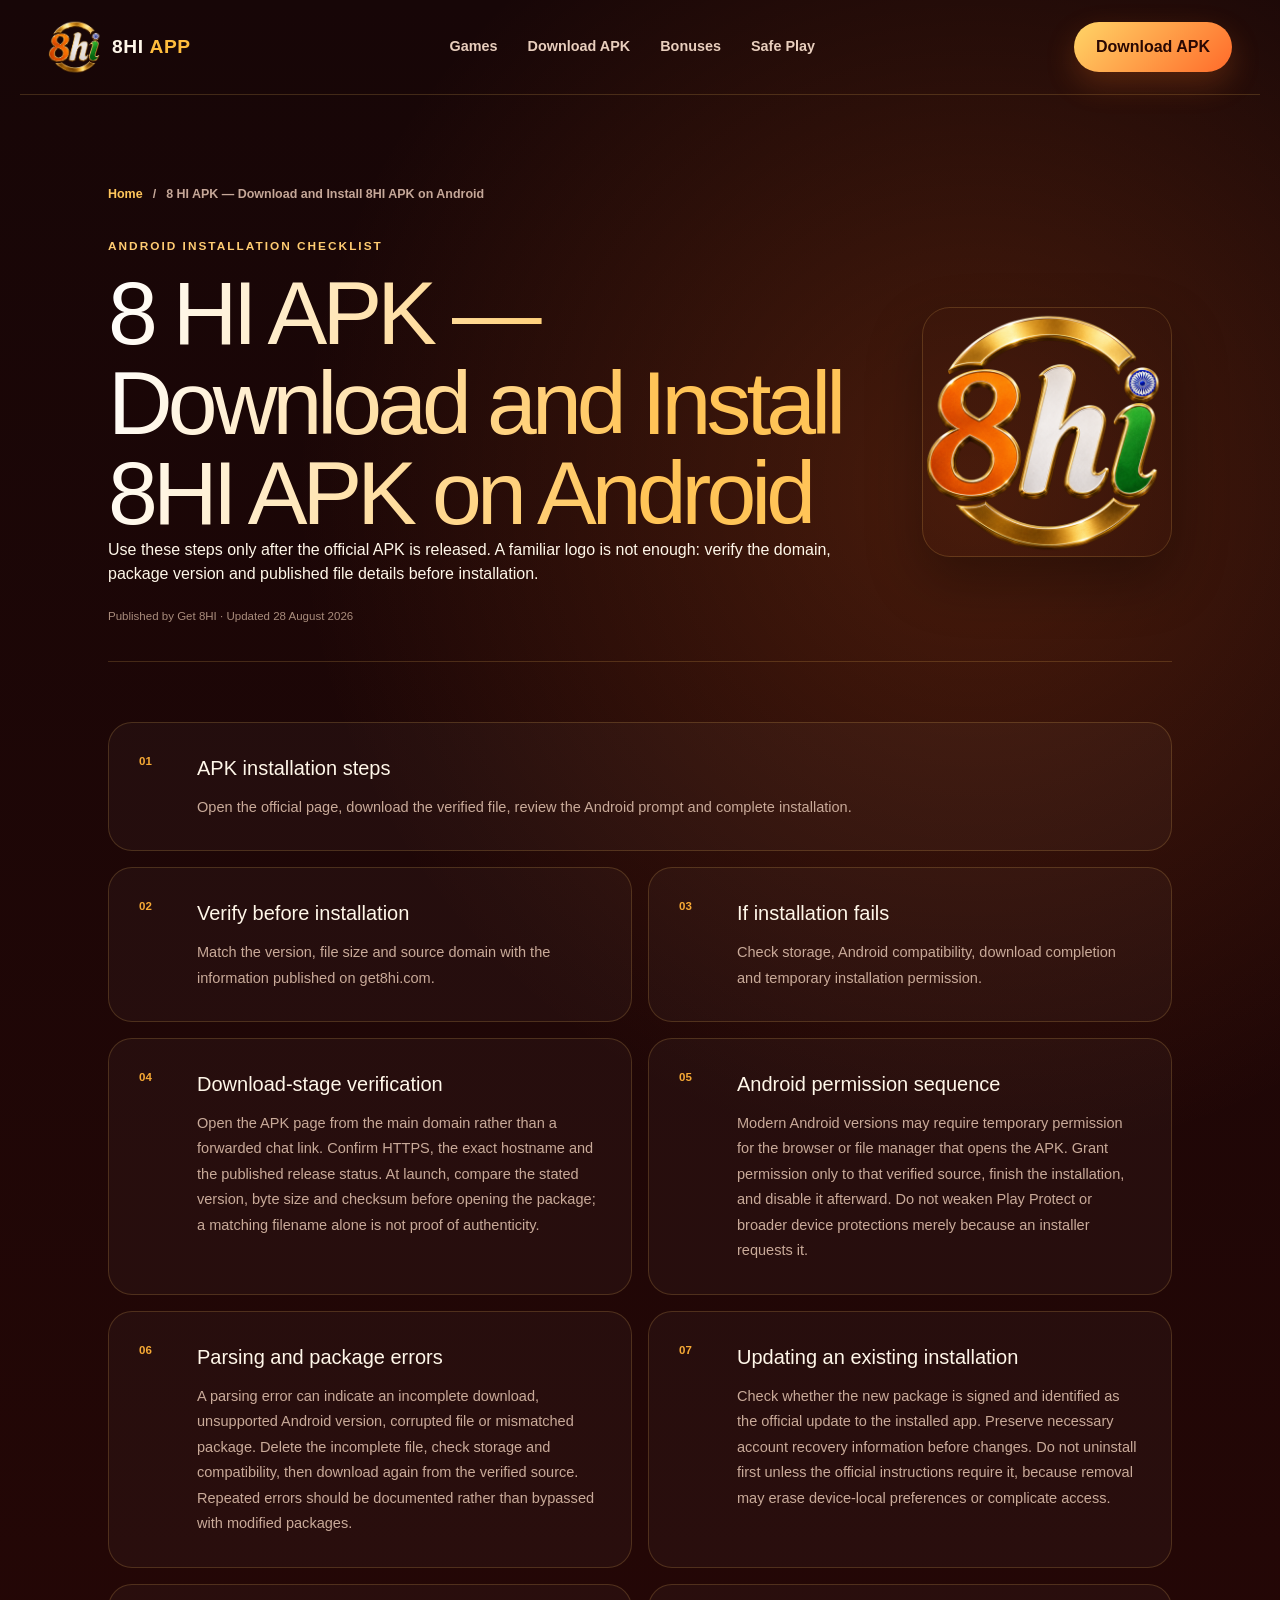
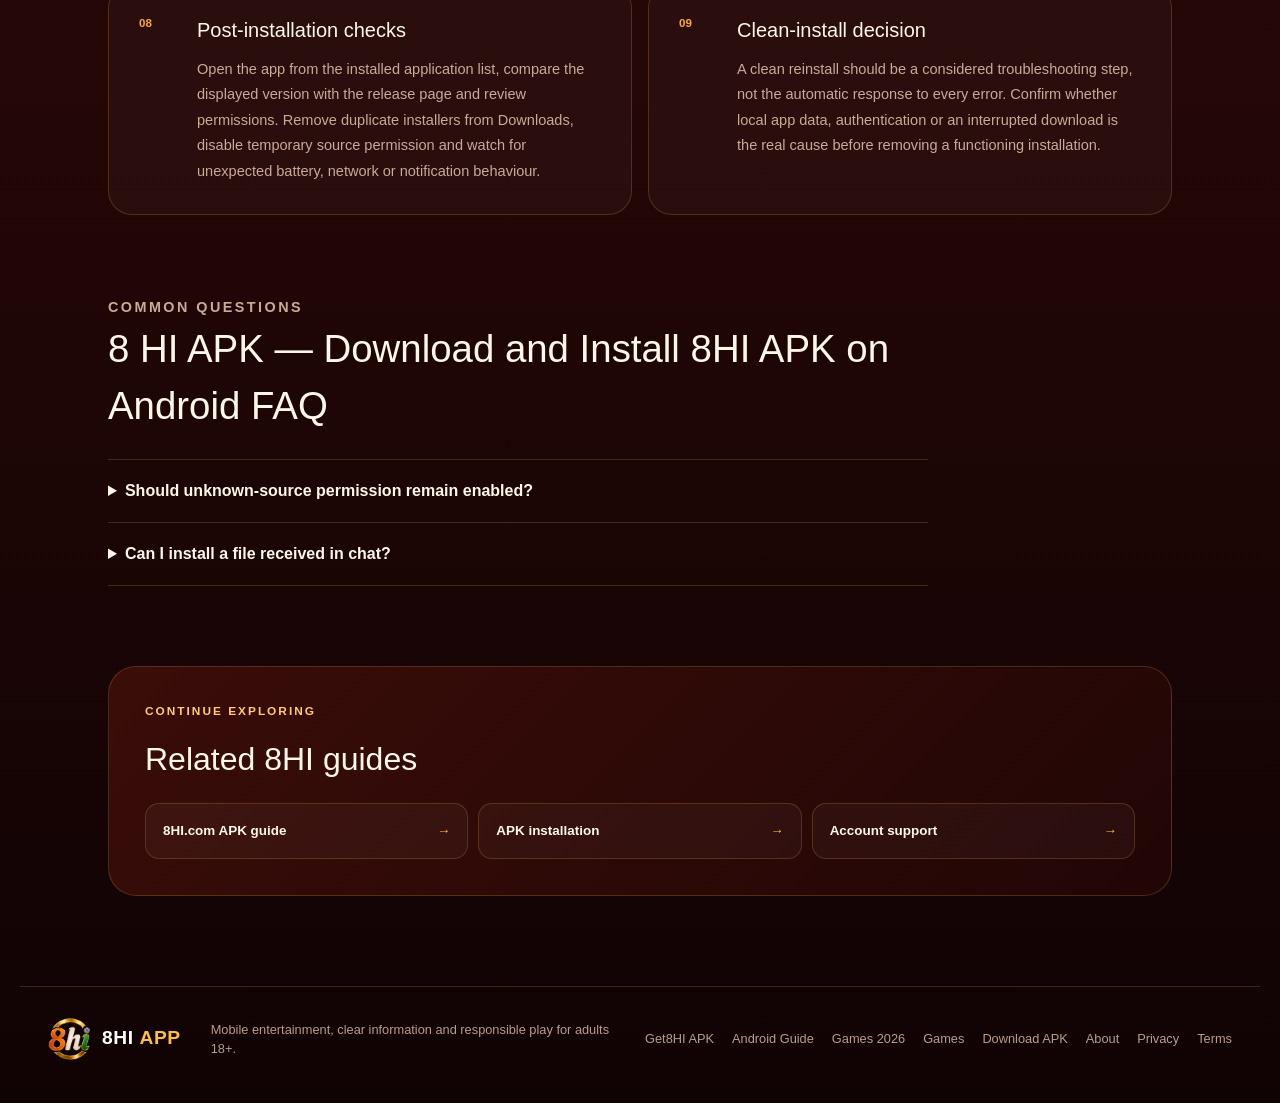
==== commit e36b9183: "Replace App branding with APK" ====
--- a/8hi-apk-install/index.html
+++ b/8hi-apk-install/index.html
@@ -1,2 +1,2 @@
 <!DOCTYPE html><html lang="en-IN"><head><meta charSet="utf-8"/><meta name="viewport" content="width=device-width, initial-scale=1"/><link rel="preload" href="/assets/8hi-mark.png" as="image"/><link rel="preload" href="/icon-512.png" as="image"/><link rel="stylesheet" href="/_next/static/css/index.BDRPgdrS.css" data-rsc-css-href="/_next/static/css/index.BDRPgdrS.css" data-precedence="vite-rsc/importer-resources"/><link rel="modulepreload" fetchPriority="low" href="/_next/static/chunks/index-BGcl1kzL.js"/><script src="/_next/static/chunks/rolldown-runtime-C60lm6uB.js" type="module" async=""></script><script src="/_next/static/chunks/framework-BgSIrAUN.js" type="module" async=""></script><link rel="modulepreload" href="/_next/static/chunks/layout-segment-context-BZ0ORpr4.js" crossorigin=""/><script>Object.assign(((self[Symbol.for("vinext.navigationRuntime")]??={bootstrap:{routeManifest:null},functions:{}}).bootstrap.rsc??={rsc:[]}),{params:{"slug":"8hi-apk-install"},nav:{"pathname":"/8hi-apk-install","searchParams":[]}})</script><link rel="modulepreload" href="/_next/static/chunks/index-BGcl1kzL.js" />
-</head><body><script type="application/ld+json">{"@context":"https://schema.org","@graph":[{"@type":"WebSite","@id":"https://get8hi.com/#website","name":"Get 8HI","alternateName":["8HI","Get 8HI"],"url":"https://get8hi.com/","inLanguage":"en-IN","publisher":{"@id":"https://get8hi.com/#organization"}},{"@type":"Organization","@id":"https://get8hi.com/#organization","name":"Get 8HI","url":"https://get8hi.com/","logo":{"@type":"ImageObject","url":"https://get8hi.com/icon-512.png","width":512,"height":512}}]}</script><main><a class="skip-link" href="#main-content">Skip to content</a><script type="application/ld+json">[{"@context":"https://schema.org","@type":"BreadcrumbList","itemListElement":[{"@type":"ListItem","position":1,"name":"Get 8HI","item":"https://get8hi.com/"},{"@type":"ListItem","position":2,"name":"8 HI APK — Download and Install 8HI App on Android","item":"https://get8hi.com/8hi-apk-install"}]},{"@context":"https://schema.org","@type":"WebPage","name":"8 HI APK — Download and Install 8HI App on Android","description":"Learn how to download, verify, install and update the 8HI APK on Android, including permissions and troubleshooting.","url":"https://get8hi.com/8hi-apk-install","datePublished":"2026-08-31","dateModified":"2026-08-31","publisher":{"@type":"Organization","name":"Get 8HI","url":"https://get8hi.com/"}},{"@context":"https://schema.org","@type":"FAQPage","mainEntity":[{"@type":"Question","name":"Should unknown-source permission remain enabled?","acceptedAnswer":{"@type":"Answer","text":"No. Disable temporary permission after the verified installation."}},{"@type":"Question","name":"Can I install a file received in chat?","acceptedAnswer":{"@type":"Answer","text":"No. Use only the official download route."}}]}]</script><header class="site-header"><a href="/" class="brand" aria-label="Get 8HI home"><img src="/assets/8hi-mark.png" alt="Get 8HI" width="54" height="54"/><span>8HI <b>APP</b></span></a><nav aria-label="Main navigation"><a href="/8hi-com">Games</a><a href="/8hi-app">Download APK</a><a href="/8hi-payment-guide">Bonuses</a><a href="/responsible-gaming">Safe Play</a></nav><a class="nav-cta" href="/8hi-app">Download APK</a></header><article class="content-shell" id="main-content"><nav class="breadcrumbs" aria-label="Breadcrumb"><a href="/">Home</a><span aria-hidden="true">/</span><span>8 HI APK — Download and Install 8HI App on Android</span></nav><div class="content-hero with-image"><div><p class="eyebrow">Android installation checklist</p><h1>8 HI APK — Download and Install 8HI App on Android</h1><p>Use these steps only after the official APK is released. A familiar logo is not enough: verify the domain, package version and published file details before installation.</p><small>Published by Get 8HI · Updated 28 August 2026</small></div><img src="/icon-512.png" alt="8 HI APK — Download and Install 8HI App on Android" width="420" height="420"/></div><div class="rich-article-grid"><section><span>01</span><div><h2>APK installation steps</h2><p>Open the official page, download the verified file, review the Android prompt and complete installation.</p></div></section><section><span>02</span><div><h2>Verify before installation</h2><p>Match the version, file size and source domain with the information published on get8hi.com.</p></div></section><section><span>03</span><div><h2>If installation fails</h2><p>Check storage, Android compatibility, download completion and temporary installation permission.</p></div></section><section><span>04</span><div><h2>Download-stage verification</h2><p>Open the APK page from the main domain rather than a forwarded chat link. Confirm HTTPS, the exact hostname and the published release status. At launch, compare the stated version, byte size and checksum before opening the package; a matching filename alone is not proof of authenticity.</p></div></section><section><span>05</span><div><h2>Android permission sequence</h2><p>Modern Android versions may require temporary permission for the browser or file manager that opens the APK. Grant permission only to that verified source, finish the installation, and disable it afterward. Do not weaken Play Protect or broader device protections merely because an installer requests it.</p></div></section><section><span>06</span><div><h2>Parsing and package errors</h2><p>A parsing error can indicate an incomplete download, unsupported Android version, corrupted file or mismatched package. Delete the incomplete file, check storage and compatibility, then download again from the verified source. Repeated errors should be documented rather than bypassed with modified packages.</p></div></section><section><span>07</span><div><h2>Updating an existing installation</h2><p>Check whether the new package is signed and identified as the official update to the installed app. Preserve necessary account recovery information before changes. Do not uninstall first unless the official instructions require it, because removal may erase device-local preferences or complicate access.</p></div></section><section><span>08</span><div><h2>Post-installation checks</h2><p>Open the app from the installed application list, compare the displayed version with the release page and review permissions. Remove duplicate installers from Downloads, disable temporary source permission and watch for unexpected battery, network or notification behaviour.</p></div></section><section><span>09</span><div><h2>Clean-install decision</h2><p>A clean reinstall should be a considered troubleshooting step, not the automatic response to every error. Confirm whether local app data, authentication or an interrupted download is the real cause before removing a functioning installation.</p></div></section></div><section class="faq"><p class="eyebrow">Common questions</p><h2>8 HI APK — Download and Install 8HI App on Android<!-- --> FAQ</h2><details><summary>Should unknown-source permission remain enabled?</summary><p>No. Disable temporary permission after the verified installation.</p></details><details><summary>Can I install a file received in chat?</summary><p>No. Use only the official download route.</p></details></section><aside class="related"><p class="eyebrow">Continue exploring</p><h2>Related 8HI guides</h2><div><a href="/8hi-app">8HI.com App guide<span>→</span></a><a href="/8hi-apk-install">APK installation<span>→</span></a><a href="/support">Account support<span>→</span></a></div></aside></article><footer><div class="brand footer-brand"><img src="/assets/8hi-mark.png" alt="" width="44" height="44"/><span>8HI <b>APP</b></span></div><p>Mobile entertainment, clear information and responsible play for adults 18+.</p><div class="footer-links"><a href="/8hi-app">Get8HI App</a><a href="/8hi-login">Android Guide</a><a href="/8hi-login">Games 2026</a><a href="/8hi-com">Games</a><a href="/8hi-app">Download APK</a><a href="/about">About</a><a href="/privacy">Privacy</a><a href="/terms">Terms</a></div></footer></main><!--$--><!--/$--><div hidden=""><!--$--><div hidden=""><title>8 HI APK — Download and Install 8HI App on Android | 8HI.com</title><meta name="description" content="Learn how to download, verify, install and update the 8HI APK on Android, including permissions and troubleshooting."><meta name="application-name" content="Get 8HI"><meta name="creator" content="Get 8HI"><meta name="publisher" content="Get 8HI"><meta name="format-detection" content="telephone=no, address=no, email=no"><meta name="category" content="entertainment"><meta name="robots" content="index, follow"><meta name="googlebot" content="index, follow, max-image-preview:large, max-snippet:-1, max-video-preview:-1"><meta property="og:title" content="8 HI APK — Download and Install 8HI App on Android"><meta property="og:description" content="Learn how to download, verify, install and update the 8HI APK on Android, including permissions and troubleshooting."><meta property="og:url" content="https://get8hi.com/8hi-apk-install"><meta property="og:type" content="article"><meta property="article:published_time" content="2026-09-07T00:00:00+05:30"><meta property="article:modified_time" content="2026-09-07T00:00:00+05:30"><meta property="article:author" content="Get 8HI"><meta property="og:image" content="https://get8hi.com/icon-512.png"><meta property="og:image:width" content="900"><meta property="og:image:height" content="900"><meta property="og:image:alt" content="8 HI APK — Download and Install 8HI App on Android"><meta name="twitter:card" content="summary_large_image"><meta name="twitter:title" content="8 HI APK — Download and Install 8HI App on Android"><meta name="twitter:description" content="Learn how to download, verify, install and update the 8HI APK on Android, including permissions and troubleshooting."><meta name="twitter:image" content="https://get8hi.com/icon-512.png"><link rel="shortcut icon" href="/favicon.ico"><link rel="icon" href="/icon-48.png" type="image/png" sizes="48x48"><link rel="icon" href="/icon.png" type="image/png" sizes="96x96"><link rel="icon" href="/icon-192.png" type="image/png" sizes="192x192"><link rel="icon" href="/favicon.ico" type="image/x-icon" sizes="48x48"><link rel="apple-touch-icon" href="/icon-192.png" type="image/png" sizes="192x192"><link rel="manifest" href="/manifest.webmanifest"><link rel="canonical" href="https://get8hi.com/8hi-apk-install"></div><!--/$--></div><script type="module" src="/_next/static/chunks/index-BGcl1kzL.js" id="_R_" async=""></script><script>((self[Symbol.for("vinext.navigationRuntime")]??={bootstrap:{routeManifest:null},functions:{}}).bootstrap.rsc??={rsc:[]}).rsc.push("4:I[\"d5075e13e03a\",[],\"Children\",1]\n")</script><script>((self[Symbol.for("vinext.navigationRuntime")]??={bootstrap:{routeManifest:null},functions:{}}).bootstrap.rsc??={rsc:[]}).rsc.push("5:I[\"f68a58624a56\",[],\"GlobalErrorBoundary\",1]\n")</script><script>((self[Symbol.for("vinext.navigationRuntime")]??={bootstrap:{routeManifest:null},functions:{}}).bootstrap.rsc??={rsc:[]}).rsc.push("6:I[\"ffd5c8636600\",[],\"default\",1]\n")</script><script>((self[Symbol.for("vinext.navigationRuntime")]??={bootstrap:{routeManifest:null},functions:{}}).bootstrap.rsc??={rsc:[]}).rsc.push("7:I[\"f68a58624a56\",[],\"ErrorBoundary\",1]\n")</script><script>((self[Symbol.for("vinext.navigationRuntime")]??={bootstrap:{routeManifest:null},functions:{}}).bootstrap.rsc??={rsc:[]}).rsc.push("8:I[\"ed53b9c3ef4a\",[],\"LayoutSegmentProvider\",1]\n")</script><script>((self[Symbol.for("vinext.navigationRuntime")]??={bootstrap:{routeManifest:null},functions:{}}).bootstrap.rsc??={rsc:[]}).rsc.push("9:I[\"d5075e13e03a\",[],\"Slot\",1]\n")</script><script>((self[Symbol.for("vinext.navigationRuntime")]??={bootstrap:{routeManifest:null},functions:{}}).bootstrap.rsc??={rsc:[]}).rsc.push("a:I[\"f68a58624a56\",[],\"NotFoundBoundary\",1]\n")</script><script>((self[Symbol.for("vinext.navigationRuntime")]??={bootstrap:{routeManifest:null},functions:{}}).bootstrap.rsc??={rsc:[]}).rsc.push("b:I[\"fe48302fca77\",[],\"AppRouterScrollTarget\",1]\n")</script><script>((self[Symbol.for("vinext.navigationRuntime")]??={bootstrap:{routeManifest:null},functions:{}}).bootstrap.rsc??={rsc:[]}).rsc.push("c:I[\"f68a58624a56\",[],\"RedirectBoundary\",1]\n")</script><script>((self[Symbol.for("vinext.navigationRuntime")]??={bootstrap:{routeManifest:null},functions:{}}).bootstrap.rsc??={rsc:[]}).rsc.push("d:\"$Sreact.suspense\"\n")</script><script>((self[Symbol.for("vinext.navigationRuntime")]??={bootstrap:{routeManifest:null},functions:{}}).bootstrap.rsc??={rsc:[]}).rsc.push(":HL[\"/_next/static/css/index.BDRPgdrS.css\",\"style\"     ]\n")</script><script>((self[Symbol.for("vinext.navigationRuntime")]??={bootstrap:{routeManifest:null},functions:{}}).bootstrap.rsc??={rsc:[]}).rsc.push("0:{\"__route\":\"route:/8hi-apk-install\",\"__interceptionContext\":null,\"__layoutIds\":[\"layout:/\"],\"__rootLayout\":\"/\",\"__sourcePage\":\"/[slug]/page\",\"__vinext_streaming_metadata_body:route:/8hi-apk-install\":\"$L1\",\"__vinext_streaming_metadata_outlet:route:/8hi-apk-install\":\"$L2\",\"page:/8hi-apk-install\":\"$L3\",\"layout:/\":[[[[\"$\",\"link\",\"css:/_next/static/css/index.BDRPgdrS.css\",{\"rel\":\"stylesheet\",\"precedence\":\"vite-rsc/importer-resources\",\"href\":\"/_next/static/css/index.BDRPgdrS.css\",\"data-rsc-css-href\":\"/_next/static/css/index.BDRPgdrS.css\"}],\"$undefined\"],[\"$\",\"html\",null,{\"lang\":\"en-IN\",\"children\":[\"$\",\"body\",null,{\"children\":[[\"$\",\"script\",null,{\"type\":\"application/ld+json\",\"dangerouslySetInnerHTML\":{\"__html\":\"{\\\"@context\\\":\\\"https://schema.org\\\",\\\"@graph\\\":[{\\\"@type\\\":\\\"WebSite\\\",\\\"@id\\\":\\\"https://get8hi.com/#website\\\",\\\"name\\\":\\\"Get 8HI\\\",\\\"alternateName\\\":[\\\"8HI\\\",\\\"Get 8HI\\\"],\\\"url\\\":\\\"https://get8hi.com/\\\",\\\"inLanguage\\\":\\\"en-IN\\\",\\\"publisher\\\":{\\\"@id\\\":\\\"https://get8hi.com/#organization\\\"}},{\\\"@type\\\":\\\"Organization\\\",\\\"@id\\\":\\\"https://get8hi.com/#organization\\\",\\\"name\\\":\\\"Get 8HI\\\",\\\"url\\\":\\\"https://get8hi.com/\\\",\\\"logo\\\":{\\\"@type\\\":\\\"ImageObject\\\",\\\"url\\\":\\\"https://get8hi.com/icon-512.png\\\",\\\"width\\\":512,\\\"height\\\":512}}]}\"}}],[\"$\",\"$L4\",null,{}]]}]}]],null],\"route:/8hi-apk-install\":[[[\"$\",\"meta\",null,{\"charSet\":\"utf-8\"}],null,[[\"$\",\"meta\",\"0\",{\"name\":\"viewport\",\"content\":\"width=device-width, initial-scale=1\"}]]],[\"$\",\"$L5\",null,{\"fallback\":\"$6\",\"children\":[\"$\",\"$L7\",null,{\"fallback\":\"$6\",\"children\":[\"$\",\"$L8\",null,{\"providerId\":\"layout:/\",\"segmentMap\":{\"children\":[\"8hi-apk-install\"]},\"children\":[\"$\",\"$L9\",null,{\"id\":\"layout:/\",\"parallelSlots\":\"$undefined\",\"children\":[\"$\",\"$La\",null,{\"resetKey\":\"slug|8hi-apk-install|d\",\"fallback\":[\"$\",\"main\",null,{\"children\":[\"$\",\"section\",null,{\"className\":\"content-shell\",\"children\":[[\"$\",\"div\",null,{\"className\":\"content-hero\",\"children\":[[\"$\",\"p\",null,{\"className\":\"eyebrow\",\"children\":\"404 · Page not found\"}],[\"$\",\"h1\",null,{\"children\":\"This page is not available\"}],[\"$\",\"p\",null,{\"children\":\"The address may be incorrect or the information may have moved. Continue from the official Get 8HI homepage.\"}]]}],[\"$\",\"a\",null,{\"className\":\"primary-button\",\"href\":\"/\",\"children\":\"Return to Get 8HI\"}]]}]}],\"children\":[\"$\",\"$La\",null,{\"resetKey\":\"[\\\"slug|8hi-apk-install|d\\\"]\",\"fallback\":[\"$\",\"main\",null,{\"children\":[\"$\",\"section\",null,{\"className\":\"content-shell\",\"children\":[[\"$\",\"div\",null,{\"className\":\"content-hero\",\"children\":[[\"$\",\"p\",null,{\"className\":\"eyebrow\",\"children\":\"404 · Page not found\"}],[\"$\",\"h1\",null,{\"children\":\"This page is not available\"}],[\"$\",\"p\",null,{\"children\":\"The address may be incorrect or the information may have moved. Continue from the official Get 8HI homepage.\"}]]}],[\"$\",\"a\",null,{\"className\":\"primary-button\",\"href\":\"/\",\"children\":\"Return to Get 8HI\"}]]}]}],\"children\":[\"$\",\"$Lb\",null,{\"children\":[\"$\",\"$Lc\",null,{\"children\":[[\"$\",\"$L8\",null,{\"providerId\":\"page:/8hi-apk-install\",\"segmentMap\":{\"children\":[\"__PAGE__\"]},\"children\":[\"$\",\"$L9\",null,{\"id\":\"page:/8hi-apk-install\"}]}],[\"$\",\"$d\",null,{\"fallback\":null,\"children\":[\"$\",\"$L9\",null,{\"id\":\"__vinext_streaming_metadata_outlet:route:/8hi-apk-install\"}]}]]}]}]}]}]}]}]}]}],null,[\"$\",\"div\",null,{\"hidden\":true,\"children\":[\"$\",\"$d\",null,{\"fallback\":null,\"children\":[\"$\",\"$L9\",null,{\"id\":\"__vinext_streaming_metadata_body:route:/8hi-apk-install\"}]}]}]],\"__layoutFlags\":{\"layout:/\":\"s\"},\"__artifactCompatibility\":{\"schemaVersion\":1,\"graphVersion\":\"app-route-graph:c75e66a7605490d9\",\"deploymentVersion\":\"93713eb1-8431-495b-a64e-56f58ae4873c\",\"appElementsSchemaVersion\":1,\"rscPayloadSchemaVersion\":1,\"rootBoundaryId\":\"/\",\"renderEpoch\":null},\"__renderObservation\":{\"schemaVersion\":1,\"output\":{\"kind\":\"app-rsc\",\"mountedSlotsFingerprint\":null,\"renderEpoch\":null,\"rootBoundaryId\":\"/\",\"routeId\":\"route:/8hi-apk-install\"},\"completeness\":\"partial\",\"boundaryOutcome\":{\"kind\":\"unknown\"},\"requestApis\":[{\"kind\":\"connection\",\"status\":\"unknown\"},{\"kind\":\"cookies\",\"status\":\"unknown\"},{\"kind\":\"draftMode\",\"status\":\"unknown\"},{\"kind\":\"headers\",\"status\":\"unknown\"},{\"kind\":\"params\",\"status\":\"observed\"},{\"kind\":\"searchParams\",\"status\":\"unknown\"}],\"dynamicFetches\":[],\"cacheTags\":[\"/8hi-apk-install\",\"_N_T_/8hi-apk-install\",\"_N_T_/[slug]/layout\",\"_N_T_/[slug]/page\",\"_N_T_/layout\"],\"pathTags\":[\"/8hi-apk-install\"],\"cacheability\":\"unknown\",\"downgrade\":{\"target\":\"freshRender\",\"reasons\":[{\"code\":\"CP_DOWNGRADE_CACHEABILITY_UNKNOWN\",\"target\":\"freshRender\"},{\"code\":\"CP_DOWNGRADE_INCOMPLETE_OBSERVATION\",\"completeness\":\"partial\",\"target\":\"freshRender\"},{\"code\":\"CP_DOWNGRADE_UNKNOWN_REQUEST_API\",\"requestApi\":\"connection\",\"target\":\"freshRender\"},{\"code\":\"CP_DOWNGRADE_UNKNOWN_REQUEST_API\",\"requestApi\":\"cookies\",\"target\":\"freshRender\"},{\"code\":\"CP_DOWNGRADE_UNKNOWN_REQUEST_API\",\"requestApi\":\"draftMode\",\"target\":\"freshRender\"},{\"code\":\"CP_DOWNGRADE_UNKNOWN_REQUEST_API\",\"requestApi\":\"headers\",\"target\":\"freshRender\"},{\"code\":\"CP_DOWNGRADE_PUBLIC_REQUEST_API\",\"requestApi\":\"params\",\"target\":\"publicVariant\"},{\"code\":\"CP_DOWNGRADE_UNKNOWN_REQUEST_API\",\"requestApi\":\"searchParams\",\"target\":\"freshRender\"}],\"fallback\":{\"kind\":\"breakerFallback\",\"code\":\"CP_PRIVATE_DYNAMIC_DOWNGRADE\",\"mode\":\"renderFresh\",\"scope\":\"affectedOutput\",\"fields\":{\"reasonCodes\":[\"CP_DOWNGRADE_CACHEABILITY_UNKNOWN\",\"CP_DOWNGRADE_INCOMPLETE_OBSERVATION\",\"CP_DOWNGRADE_UNKNOWN_REQUEST_API\",\"CP_DOWNGRADE_UNKNOWN_REQUEST_API\",\"CP_DOWNGRADE_UNKNOWN_REQUEST_API\",\"CP_DOWNGRADE_UNKNOWN_REQUEST_API\",\"CP_DOWNGRADE_PUBLIC_REQUEST_API\",\"CP_DOWNGRADE_UNKNOWN_REQUEST_API\"],\"target\":\"freshRender\"}},\"isPublicCacheCandidate\":false}}}\n")</script><script>((self[Symbol.for("vinext.navigationRuntime")]??={bootstrap:{routeManifest:null},functions:{}}).bootstrap.rsc??={rsc:[]}).rsc.push("e:T924,")</script><script>((self[Symbol.for("vinext.navigationRuntime")]??={bootstrap:{routeManifest:null},functions:{}}).bootstrap.rsc??={rsc:[]}).rsc.push("\u003ctitle\u003e8 HI APK — Download and Install 8HI App on Android | 8HI.com\u003c/title\u003e\u003cmeta name=\"description\" content=\"Learn how to download, verify, install and update the 8HI APK on Android, including permissions and troubleshooting.\"\u003e\u003cmeta name=\"application-name\" content=\"Get 8HI\"\u003e\u003cmeta name=\"creator\" content=\"Get 8HI\"\u003e\u003cmeta name=\"publisher\" content=\"Get 8HI\"\u003e\u003cmeta name=\"format-detection\" content=\"telephone=no, address=no, email=no\"\u003e\u003cmeta name=\"category\" content=\"entertainment\"\u003e\u003cmeta name=\"robots\" content=\"index, follow\"\u003e\u003cmeta name=\"googlebot\" content=\"index, follow, max-image-preview:large, max-snippet:-1, max-video-preview:-1\"\u003e\u003cmeta property=\"og:title\" content=\"8 HI APK — Download and Install 8HI App on Android\"\u003e\u003cmeta property=\"og:description\" content=\"Learn how to download, verify, install and update the 8HI APK on Android, including permissions and troubleshooting.\"\u003e\u003cmeta property=\"og:url\" content=\"https://get8hi.com/8hi-apk-install\"\u003e\u003cmeta property=\"og:type\" content=\"article\"\u003e\u003cmeta property=\"article:published_time\" content=\"2026-09-07T00:00:00+05:30\"\u003e\u003cmeta property=\"article:modified_time\" content=\"2026-09-07T00:00:00+05:30\"\u003e\u003cmeta property=\"article:author\" content=\"Get 8HI\"\u003e\u003cmeta property=\"og:image\" content=\"https://get8hi.com/icon-512.png\"\u003e\u003cmeta property=\"og:image:width\" content=\"900\"\u003e\u003cmeta property=\"og:image:height\" content=\"900\"\u003e\u003cmeta property=\"og:image:alt\" content=\"8 HI APK — Download and Install 8HI App on Android\"\u003e\u003cmeta name=\"twitter:card\" content=\"summary_large_image\"\u003e\u003cmeta name=\"twitter:title\" content=\"8 HI APK — Download and Install 8HI App on Android\"\u003e\u003cmeta name=\"twitter:description\" content=\"Learn how to download, verify, install and update the 8HI APK on Android, including permissions and troubleshooting.\"\u003e\u003cmeta name=\"twitter:image\" content=\"https://get8hi.com/icon-512.png\"\u003e\u003clink rel=\"shortcut icon\" href=\"/favicon.ico\"\u003e\u003clink rel=\"icon\" href=\"/icon-48.png\" type=\"image/png\" sizes=\"48x48\"\u003e\u003clink rel=\"icon\" href=\"/icon.png\" type=\"image/png\" sizes=\"96x96\"\u003e\u003clink rel=\"icon\" href=\"/icon-192.png\" type=\"image/png\" sizes=\"192x192\"\u003e\u003clink rel=\"icon\" href=\"/favicon.ico\" type=\"image/x-icon\" sizes=\"48x48\"\u003e\u003clink rel=\"apple-touch-icon\" href=\"/icon-192.png\" type=\"image/png\" sizes=\"192x192\"\u003e\u003clink rel=\"manifest\" href=\"/manifest.webmanifest\"\u003e\u003clink rel=\"canonical\" href=\"https://get8hi.com/8hi-apk-install\"\u003e")</script><script>((self[Symbol.for("vinext.navigationRuntime")]??={bootstrap:{routeManifest:null},functions:{}}).bootstrap.rsc??={rsc:[]}).rsc.push("1:[\"$\",\"div\",null,{\"hidden\":true,\"dangerouslySetInnerHTML\":{\"__html\":\"$e\"}}]\n")</script><script>((self[Symbol.for("vinext.navigationRuntime")]??={bootstrap:{routeManifest:null},functions:{}}).bootstrap.rsc??={rsc:[]}).rsc.push("2:null\n")</script><script>((self[Symbol.for("vinext.navigationRuntime")]??={bootstrap:{routeManifest:null},functions:{}}).bootstrap.rsc??={rsc:[]}).rsc.push(":HL[\"/assets/8hi-mark.png\",\"image\"]\n")</script><script>((self[Symbol.for("vinext.navigationRuntime")]??={bootstrap:{routeManifest:null},functions:{}}).bootstrap.rsc??={rsc:[]}).rsc.push(":HL[\"/icon-512.png\",\"image\"]\n")</script><script>((self[Symbol.for("vinext.navigationRuntime")]??={bootstrap:{routeManifest:null},functions:{}}).bootstrap.rsc??={rsc:[]}).rsc.push("f:T476,")</script><script>((self[Symbol.for("vinext.navigationRuntime")]??={bootstrap:{routeManifest:null},functions:{}}).bootstrap.rsc??={rsc:[]}).rsc.push("[{\"@context\":\"https://schema.org\",\"@type\":\"BreadcrumbLis")</script><script>((self[Symbol.for("vinext.navigationRuntime")]??={bootstrap:{routeManifest:null},functions:{}}).bootstrap.rsc??={rsc:[]}).rsc.push("t\",\"itemListElement\":[{\"@type\":\"ListItem\",\"position\":1,\"name\":\"Get 8HI\",\"item\":\"https://get8hi.com/\"},{\"@type\":\"ListItem\",\"position\":2,\"name\":\"8 HI APK — Download and Install 8HI App on Android\",\"item\":\"https://get8hi.com/8hi-apk-install\"}]},{\"@context\":\"https://schema.org\",\"@type\":\"WebPage\",\"name\":\"8 HI APK — Download and Install 8HI App on Android\",\"description\":\"Learn how to download, verify, install and update the 8HI APK on Android, including permissions and troubleshooting.\",\"url\":\"https://get8hi.com/8hi-apk-install\",\"datePublished\":\"2026-08-31\",\"dateModified\":\"2026-08-31\",\"publisher\":{\"@type\":\"Organization\",\"name\":\"Get 8HI\",\"url\":\"https://get8hi.com/\"}},{\"@context\":\"https://schema.org\",\"@type\":\"FAQPage\",\"mainEntity\":[{\"@type\":\"Question\",\"name\":\"Should unknown-source permission remain enabled?\",\"acceptedAnswer\":{\"@type\":\"Answer\",\"text\":\"No. Disable temporary permission after the verified installation.\"}},{\"@type\":\"Question\",\"name\":\"Can I install a file received in chat?\",\"acceptedAnswer\":{\"@type\":\"Answer\",\"text\":\"No. Use only the official download route.\"}}]}]")</script><script>((self[Symbol.for("vinext.navigationRuntime")]??={bootstrap:{routeManifest:null},functions:{}}).bootstrap.rsc??={rsc:[]}).rsc.push("3:[\"$\",\"main\",null,{\"children\":[[\"$\",\"a\",null,{\"className\":\"skip-link\",\"href\":\"#main-content\",\"children\":\"Skip to content\"}],[\"$\",\"script\",null,{\"type\":\"application/ld+json\",\"dangerouslySetInnerHTML\":{\"__html\":\"$f\"}}],[\"$\",\"header\",null,{\"className\":\"site-header\",\"children\":[[\"$\",\"a\",null,{\"href\":\"/\",\"className\":\"brand\",\"aria-label\":\"Get 8HI home\",\"children\":[[\"$\",\"img\",null,{\"src\":\"/assets/8hi-mark.png\",\"alt\":\"Get 8HI\",\"width\":54,\"height\":54}],[\"$\",\"span\",null,{\"children\":[\"8HI \",[\"$\",\"b\",null,{\"children\":\"APP\"}]]}]]}],[\"$\",\"nav\",null,{\"aria-label\":\"Main navigation\",\"children\":[[\"$\",\"a\",null,{\"href\":\"/8hi-com\",\"children\":\"Games\"}],[\"$\",\"a\",null,{\"href\":\"/8hi-app\",\"children\":\"Download APK\"}],[\"$\",\"a\",null,{\"href\":\"/8hi-payment-guide\",\"children\":\"Bonuses\"}],[\"$\",\"a\",null,{\"href\":\"/responsible-gaming\",\"children\":\"Safe Play\"}]]}],[\"$\",\"a\",null,{\"className\":\"nav-cta\",\"href\":\"/8hi-app\",\"children\":\"Download APK\"}]]}],[\"$\",\"article\",null,{\"className\":\"content-shell\",\"id\":\"main-content\",\"children\":[[\"$\",\"nav\",null,{\"className\":\"breadcrumbs\",\"aria-label\":\"Breadcrumb\",\"children\":[[\"$\",\"a\",null,{\"href\":\"/\",\"children\":\"Home\"}],[\"$\",\"span\",null,{\"aria-hidden\":\"true\",\"children\":\"/\"}],[\"$\",\"span\",null,{\"children\":\"8 HI APK — Download and Install 8HI App on Android\"}]]}],[\"$\",\"div\",null,{\"className\":\"content-hero with-image\",\"children\":[[\"$\",\"div\",null,{\"children\":[[\"$\",\"p\",null,{\"className\":\"eyebrow\",\"children\":\"Android installation checklist\"}],[\"$\",\"h1\",null,{\"children\":\"8 HI APK — Download and Install 8HI App on Android\"}],[\"$\",\"p\",null,{\"children\":\"Use these steps only after the official APK is released. A familiar logo is not enough: verify the domain, package version and published file details before installation.\"}],false,[\"$\",\"small\",null,{\"children\":\"Published by Get 8HI · Updated 28 August 2026\"}]]}],[\"$\",\"img\",null,{\"src\":\"/icon-512.png\",\"alt\":\"8 HI APK — Download and Install 8HI App on Android\",\"width\":420,\"height\":420}]]}],[\"$\",\"div\",null,{\"className\":\"rich-article-grid\",\"children\":[[\"$\",\"section\",\"APK installation steps\",{\"id\":\"$undefined\",\"children\":[[\"$\",\"span\",null,{\"children\":\"01\"}],[\"$\",\"div\",null,{\"children\":[[\"$\",\"h2\",null,{\"children\":\"APK installation steps\"}],[\"$\",\"p\",null,{\"children\":\"Open the official page, download the verified file, review the Android prompt and complete installation.\"}],\"$undefined\"]}]]}],[\"$\",\"section\",\"Verify before installation\",{\"id\":\"$undefined\",\"children\":[[\"$\",\"span\",null,{\"children\":\"02\"}],[\"$\",\"div\",null,{\"children\":[[\"$\",\"h2\",null,{\"children\":\"Verify before installation\"}],[\"$\",\"p\",null,{\"children\":\"Match the version, file size and source domain with the information published on get8hi.com.\"}],\"$undefined\"]}]]}],[\"$\",\"section\",\"If installation fails\",{\"id\":\"$undefined\",\"children\":[[\"$\",\"span\",null,{\"children\":\"03\"}],[\"$\",\"div\",null,{\"children\":[[\"$\",\"h2\",null,{\"children\":\"If installation fails\"}],[\"$\",\"p\",null,{\"children\":\"Check storage, Android compatibility, download completion and temporary installation permission.\"}],\"$undefined\"]}]]}],\"$L10\",\"$L11\",\"$L12\",\"$L13\",\"$L14\",\"$L15\"]}],\"$L16\",\"$L17\"]}],\"$L18\"]}]\n")</script><script>((self[Symbol.for("vinext.navigationRuntime")]??={bootstrap:{routeManifest:null},functions:{}}).bootstrap.rsc??={rsc:[]}).rsc.push("10:[\"$\",\"section\",\"Download-stage verification\",{\"id\":\"$undefined\",\"children\":[[\"$\",\"span\",null,{\"children\":\"04\"}],[\"$\",\"div\",null,{\"children\":[[\"$\",\"h2\",null,{\"children\":\"Download-stage verification\"}],[\"$\",\"p\",null,{\"children\":\"Open the APK page from the main domain rather than a forwarded chat link. Confirm HTTPS, the exact hostname and the published release status. At launch, compare the stated version, byte size and checksum before opening the package; a matching filename alone is not proof of authenticity.\"}],\"$undefined\"]}]]}]\n")</script><script>((self[Symbol.for("vinext.navigationRuntime")]??={bootstrap:{routeManifest:null},functions:{}}).bootstrap.rsc??={rsc:[]}).rsc.push("11:[\"$\",\"section\",\"Android permission sequence\",{\"id\":\"$undefined\",\"children\":[[\"$\",\"span\",null,{\"children\":\"05\"}],[\"$\",\"div\",null,{\"children\":[[\"$\",\"h2\",null,{\"children\":\"Android permission sequence\"}],[\"$\",\"p\",null,{\"children\":\"Modern Android versions may require temporary permission for the browser or file manager that opens the APK. Grant permission only to that verified source, finish the installation, and disable it afterward. Do not weaken Play Protect or broader device protections merely because an installer requests it.\"}],\"$undefined\"]}]]}]\n")</script><script>((self[Symbol.for("vinext.navigationRuntime")]??={bootstrap:{routeManifest:null},functions:{}}).bootstrap.rsc??={rsc:[]}).rsc.push("12:[\"$\",\"section\",\"Parsing and package errors\",{\"id\":\"$undefined\",\"children\":[[\"$\",\"span\",null,{\"children\":\"06\"}],[\"$\",\"div\",null,{\"children\":[[\"$\",\"h2\",null,{\"children\":\"Parsing and package errors\"}],[\"$\",\"p\",null,{\"children\":\"A parsing error can indicate an incomplete download, unsupported Android version, corrupted file or mismatched package. Delete the incomplete file, check storage and compatibility, then download again from the verified source. Repeated errors should be documented rather than bypassed with modified packages.\"}],\"$undefined\"]}]]}]\n")</script><script>((self[Symbol.for("vinext.navigationRuntime")]??={bootstrap:{routeManifest:null},functions:{}}).bootstrap.rsc??={rsc:[]}).rsc.push("13:[\"$\",\"section\",\"Updating an existing installation\",{\"id\":\"$undefined\",\"children\":[[\"$\",\"span\",null,{\"children\":\"07\"}],[\"$\",\"div\",null,{\"children\":[[\"$\",\"h2\",null,{\"children\":\"Updating an existing installation\"}],[\"$\",\"p\",null,{\"children\":\"Check whether the new package is signed and identified as the official update to the installed app. Preserve necessary account recovery information before changes. Do not uninstall first unless the official instructions require it, because removal may erase device-local preferences or complicate access.\"}],\"$undefined\"]}]]}]\n")</script><script>((self[Symbol.for("vinext.navigationRuntime")]??={bootstrap:{routeManifest:null},functions:{}}).bootstrap.rsc??={rsc:[]}).rsc.push("14:[\"$\",\"section\",\"Post-installation checks\",{\"id\":\"$undefined\",\"children\":[[\"$\",\"span\",null,{\"children\":\"08\"}],[\"$\",\"div\",null,{\"children\":[[\"$\",\"h2\",null,{\"children\":\"Post-installation checks\"}],[\"$\",\"p\",null,{\"children\":\"Open the app from the installed application list, compare the displayed version with the release page and review permissions. Remove duplicate installers from Downloads, disable temporary source permission and watch for unexpected battery, network or notification behaviour.\"}],\"$undefined\"]}]]}]\n")</script><script>((self[Symbol.for("vinext.navigationRuntime")]??={bootstrap:{routeManifest:null},functions:{}}).bootstrap.rsc??={rsc:[]}).rsc.push("15:[\"$\",\"section\",\"Clean-install decision\",{\"id\":\"$undefined\",\"children\":[[\"$\",\"span\",null,{\"children\":\"09\"}],[\"$\",\"div\",null,{\"children\":[[\"$\",\"h2\",null,{\"children\":\"Clean-install decision\"}],[\"$\",\"p\",null,{\"children\":\"A clean reinstall should be a considered troubleshooting step, not the automatic response to every error. Confirm whether local app data, authentication or an interrupted download is the real cause before removing a functioning installation.\"}],\"$undefined\"]}]]}]\n")</script><script>((self[Symbol.for("vinext.navigationRuntime")]??={bootstrap:{routeManifest:null},functions:{}}).bootstrap.rsc??={rsc:[]}).rsc.push("16:[\"$\",\"section\",null,{\"className\":\"faq\",\"children\":[[\"$\",\"p\",null,{\"className\":\"eyebrow\",\"children\":\"Common questions\"}],[\"$\",\"h2\",null,{\"children\":[\"8 HI APK — Download and Install 8HI App on Android\",\" FAQ\"]}],[[\"$\",\"details\",\"Should unknown-source permission remain enabled?\",{\"children\":[[\"$\",\"summary\",null,{\"children\":\"Should unknown-source permission remain enabled?\"}],[\"$\",\"p\",null,{\"children\":\"No. Disable temporary permission after the verified installation.\"}]]}],[\"$\",\"details\",\"Can I install a file received in chat?\",{\"children\":[[\"$\",\"summary\",null,{\"children\":\"Can I install a file received in chat?\"}],[\"$\",\"p\",null,{\"children\":\"No. Use only the official download route.\"}]]}]]]}]\n")</script><script>((self[Symbol.for("vinext.navigationRuntime")]??={bootstrap:{routeManifest:null},functions:{}}).bootstrap.rsc??={rsc:[]}).rsc.push("17:[\"$\",\"aside\",null,{\"className\":\"related\",\"children\":[[\"$\",\"p\",null,{\"className\":\"eyebrow\",\"children\":\"Continue exploring\"}],[\"$\",\"h2\",null,{\"children\":\"Related 8HI guides\"}],[\"$\",\"div\",null,{\"children\":[[\"$\",\"a\",\"/8hi-app\",{\"href\":\"/8hi-app\",\"children\":[\"8HI.com App guide\",[\"$\",\"span\",null,{\"children\":\"→\"}]]}],[\"$\",\"a\",\"/8hi-apk-install\",{\"href\":\"/8hi-apk-install\",\"children\":[\"APK installation\",[\"$\",\"span\",null,{\"children\":\"→\"}]]}],[\"$\",\"a\",\"/support\",{\"href\":\"/support\",\"children\":[\"Account support\",[\"$\",\"span\",null,{\"children\":\"→\"}]]}]]}]]}]\n")</script><script>((self[Symbol.for("vinext.navigationRuntime")]??={bootstrap:{routeManifest:null},functions:{}}).bootstrap.rsc??={rsc:[]}).rsc.push("18:[\"$\",\"footer\",null,{\"children\":[[\"$\",\"div\",null,{\"className\":\"brand footer-brand\",\"children\":[[\"$\",\"img\",null,{\"src\":\"/assets/8hi-mark.png\",\"alt\":\"\",\"width\":44,\"height\":44}],[\"$\",\"span\",null,{\"children\":[\"8HI \",[\"$\",\"b\",null,{\"children\":\"APP\"}]]}]]}],[\"$\",\"p\",null,{\"children\":\"Mobile entertainment, clear information and responsible play for adults 18+.\"}],[\"$\",\"div\",null,{\"className\":\"footer-links\",\"children\":[[\"$\",\"a\",null,{\"href\":\"/8hi-app\",\"children\":\"Get8HI App\"}],[\"$\",\"a\",null,{\"href\":\"/8hi-login\",\"children\":\"Android Guide\"}],[\"$\",\"a\",null,{\"href\":\"/8hi-login\",\"children\":\"Games 2026\"}],[\"$\",\"a\",null,{\"href\":\"/8hi-com\",\"children\":\"Games\"}],[\"$\",\"a\",null,{\"href\":\"/8hi-app\",\"children\":\"Download APK\"}],[\"$\",\"a\",null,{\"href\":\"/about\",\"children\":\"About\"}],[\"$\",\"a\",null,{\"href\":\"/privacy\",\"children\":\"Privacy\"}],[\"$\",\"a\",null,{\"href\":\"/terms\",\"children\":\"Terms\"}]]}]]}]\n")</script><script>Object.assign(((self[Symbol.for("vinext.navigationRuntime")]??={bootstrap:{routeManifest:null},functions:{}}).bootstrap.rsc??={rsc:[]}),{"initialCacheKind":"static"});((self[Symbol.for("vinext.navigationRuntime")]??={bootstrap:{routeManifest:null},functions:{}}).bootstrap.rsc??={rsc:[]}).done=true</script><script src="/download-ready.js" defer></script></body></html>+</head><body><script type="application/ld+json">{"@context":"https://schema.org","@graph":[{"@type":"WebSite","@id":"https://get8hi.com/#website","name":"Get 8HI","alternateName":["8HI","Get 8HI"],"url":"https://get8hi.com/","inLanguage":"en-IN","publisher":{"@id":"https://get8hi.com/#organization"}},{"@type":"Organization","@id":"https://get8hi.com/#organization","name":"Get 8HI","url":"https://get8hi.com/","logo":{"@type":"ImageObject","url":"https://get8hi.com/icon-512.png","width":512,"height":512}}]}</script><main><a class="skip-link" href="#main-content">Skip to content</a><script type="application/ld+json">[{"@context":"https://schema.org","@type":"BreadcrumbList","itemListElement":[{"@type":"ListItem","position":1,"name":"Get 8HI","item":"https://get8hi.com/"},{"@type":"ListItem","position":2,"name":"8 HI APK — Download and Install 8HI APK on Android","item":"https://get8hi.com/8hi-apk-install"}]},{"@context":"https://schema.org","@type":"WebPage","name":"8 HI APK — Download and Install 8HI APK on Android","description":"Learn how to download, verify, install and update the 8HI APK on Android, including permissions and troubleshooting.","url":"https://get8hi.com/8hi-apk-install","datePublished":"2026-08-31","dateModified":"2026-08-31","publisher":{"@type":"Organization","name":"Get 8HI","url":"https://get8hi.com/"}},{"@context":"https://schema.org","@type":"FAQPage","mainEntity":[{"@type":"Question","name":"Should unknown-source permission remain enabled?","acceptedAnswer":{"@type":"Answer","text":"No. Disable temporary permission after the verified installation."}},{"@type":"Question","name":"Can I install a file received in chat?","acceptedAnswer":{"@type":"Answer","text":"No. Use only the official download route."}}]}]</script><header class="site-header"><a href="/" class="brand" aria-label="Get 8HI home"><img src="/assets/8hi-mark.png" alt="Get 8HI" width="54" height="54"/><span>8HI <b>APP</b></span></a><nav aria-label="Main navigation"><a href="/8hi-com">Games</a><a href="/8hi-app">Download APK</a><a href="/8hi-payment-guide">Bonuses</a><a href="/responsible-gaming">Safe Play</a></nav><a class="nav-cta" href="/8hi-app">Download APK</a></header><article class="content-shell" id="main-content"><nav class="breadcrumbs" aria-label="Breadcrumb"><a href="/">Home</a><span aria-hidden="true">/</span><span>8 HI APK — Download and Install 8HI APK on Android</span></nav><div class="content-hero with-image"><div><p class="eyebrow">Android installation checklist</p><h1>8 HI APK — Download and Install 8HI APK on Android</h1><p>Use these steps only after the official APK is released. A familiar logo is not enough: verify the domain, package version and published file details before installation.</p><small>Published by Get 8HI · Updated 28 August 2026</small></div><img src="/icon-512.png" alt="8 HI APK — Download and Install 8HI APK on Android" width="420" height="420"/></div><div class="rich-article-grid"><section><span>01</span><div><h2>APK installation steps</h2><p>Open the official page, download the verified file, review the Android prompt and complete installation.</p></div></section><section><span>02</span><div><h2>Verify before installation</h2><p>Match the version, file size and source domain with the information published on get8hi.com.</p></div></section><section><span>03</span><div><h2>If installation fails</h2><p>Check storage, Android compatibility, download completion and temporary installation permission.</p></div></section><section><span>04</span><div><h2>Download-stage verification</h2><p>Open the APK page from the main domain rather than a forwarded chat link. Confirm HTTPS, the exact hostname and the published release status. At launch, compare the stated version, byte size and checksum before opening the package; a matching filename alone is not proof of authenticity.</p></div></section><section><span>05</span><div><h2>Android permission sequence</h2><p>Modern Android versions may require temporary permission for the browser or file manager that opens the APK. Grant permission only to that verified source, finish the installation, and disable it afterward. Do not weaken Play Protect or broader device protections merely because an installer requests it.</p></div></section><section><span>06</span><div><h2>Parsing and package errors</h2><p>A parsing error can indicate an incomplete download, unsupported Android version, corrupted file or mismatched package. Delete the incomplete file, check storage and compatibility, then download again from the verified source. Repeated errors should be documented rather than bypassed with modified packages.</p></div></section><section><span>07</span><div><h2>Updating an existing installation</h2><p>Check whether the new package is signed and identified as the official update to the installed app. Preserve necessary account recovery information before changes. Do not uninstall first unless the official instructions require it, because removal may erase device-local preferences or complicate access.</p></div></section><section><span>08</span><div><h2>Post-installation checks</h2><p>Open the app from the installed application list, compare the displayed version with the release page and review permissions. Remove duplicate installers from Downloads, disable temporary source permission and watch for unexpected battery, network or notification behaviour.</p></div></section><section><span>09</span><div><h2>Clean-install decision</h2><p>A clean reinstall should be a considered troubleshooting step, not the automatic response to every error. Confirm whether local app data, authentication or an interrupted download is the real cause before removing a functioning installation.</p></div></section></div><section class="faq"><p class="eyebrow">Common questions</p><h2>8 HI APK — Download and Install 8HI APK on Android<!-- --> FAQ</h2><details><summary>Should unknown-source permission remain enabled?</summary><p>No. Disable temporary permission after the verified installation.</p></details><details><summary>Can I install a file received in chat?</summary><p>No. Use only the official download route.</p></details></section><aside class="related"><p class="eyebrow">Continue exploring</p><h2>Related 8HI guides</h2><div><a href="/8hi-app">8HI.com APK guide<span>→</span></a><a href="/8hi-apk-install">APK installation<span>→</span></a><a href="/support">Account support<span>→</span></a></div></aside></article><footer><div class="brand footer-brand"><img src="/assets/8hi-mark.png" alt="" width="44" height="44"/><span>8HI <b>APP</b></span></div><p>Mobile entertainment, clear information and responsible play for adults 18+.</p><div class="footer-links"><a href="/8hi-app">Get8HI APK</a><a href="/8hi-login">Android Guide</a><a href="/8hi-login">Games 2026</a><a href="/8hi-com">Games</a><a href="/8hi-app">Download APK</a><a href="/about">About</a><a href="/privacy">Privacy</a><a href="/terms">Terms</a></div></footer></main><!--$--><!--/$--><div hidden=""><!--$--><div hidden=""><title>8 HI APK — Download and Install 8HI APK on Android | 8HI.com</title><meta name="description" content="Learn how to download, verify, install and update the 8HI APK on Android, including permissions and troubleshooting."><meta name="application-name" content="Get 8HI"><meta name="creator" content="Get 8HI"><meta name="publisher" content="Get 8HI"><meta name="format-detection" content="telephone=no, address=no, email=no"><meta name="category" content="entertainment"><meta name="robots" content="index, follow"><meta name="googlebot" content="index, follow, max-image-preview:large, max-snippet:-1, max-video-preview:-1"><meta property="og:title" content="8 HI APK — Download and Install 8HI APK on Android"><meta property="og:description" content="Learn how to download, verify, install and update the 8HI APK on Android, including permissions and troubleshooting."><meta property="og:url" content="https://get8hi.com/8hi-apk-install"><meta property="og:type" content="article"><meta property="article:published_time" content="2026-09-07T00:00:00+05:30"><meta property="article:modified_time" content="2026-09-07T00:00:00+05:30"><meta property="article:author" content="Get 8HI"><meta property="og:image" content="https://get8hi.com/icon-512.png"><meta property="og:image:width" content="900"><meta property="og:image:height" content="900"><meta property="og:image:alt" content="8 HI APK — Download and Install 8HI APK on Android"><meta name="twitter:card" content="summary_large_image"><meta name="twitter:title" content="8 HI APK — Download and Install 8HI APK on Android"><meta name="twitter:description" content="Learn how to download, verify, install and update the 8HI APK on Android, including permissions and troubleshooting."><meta name="twitter:image" content="https://get8hi.com/icon-512.png"><link rel="shortcut icon" href="/favicon.ico"><link rel="icon" href="/icon-48.png" type="image/png" sizes="48x48"><link rel="icon" href="/icon.png" type="image/png" sizes="96x96"><link rel="icon" href="/icon-192.png" type="image/png" sizes="192x192"><link rel="icon" href="/favicon.ico" type="image/x-icon" sizes="48x48"><link rel="apple-touch-icon" href="/icon-192.png" type="image/png" sizes="192x192"><link rel="manifest" href="/manifest.webmanifest"><link rel="canonical" href="https://get8hi.com/8hi-apk-install"></div><!--/$--></div><script type="module" src="/_next/static/chunks/index-BGcl1kzL.js" id="_R_" async=""></script><script>((self[Symbol.for("vinext.navigationRuntime")]??={bootstrap:{routeManifest:null},functions:{}}).bootstrap.rsc??={rsc:[]}).rsc.push("4:I[\"d5075e13e03a\",[],\"Children\",1]\n")</script><script>((self[Symbol.for("vinext.navigationRuntime")]??={bootstrap:{routeManifest:null},functions:{}}).bootstrap.rsc??={rsc:[]}).rsc.push("5:I[\"f68a58624a56\",[],\"GlobalErrorBoundary\",1]\n")</script><script>((self[Symbol.for("vinext.navigationRuntime")]??={bootstrap:{routeManifest:null},functions:{}}).bootstrap.rsc??={rsc:[]}).rsc.push("6:I[\"ffd5c8636600\",[],\"default\",1]\n")</script><script>((self[Symbol.for("vinext.navigationRuntime")]??={bootstrap:{routeManifest:null},functions:{}}).bootstrap.rsc??={rsc:[]}).rsc.push("7:I[\"f68a58624a56\",[],\"ErrorBoundary\",1]\n")</script><script>((self[Symbol.for("vinext.navigationRuntime")]??={bootstrap:{routeManifest:null},functions:{}}).bootstrap.rsc??={rsc:[]}).rsc.push("8:I[\"ed53b9c3ef4a\",[],\"LayoutSegmentProvider\",1]\n")</script><script>((self[Symbol.for("vinext.navigationRuntime")]??={bootstrap:{routeManifest:null},functions:{}}).bootstrap.rsc??={rsc:[]}).rsc.push("9:I[\"d5075e13e03a\",[],\"Slot\",1]\n")</script><script>((self[Symbol.for("vinext.navigationRuntime")]??={bootstrap:{routeManifest:null},functions:{}}).bootstrap.rsc??={rsc:[]}).rsc.push("a:I[\"f68a58624a56\",[],\"NotFoundBoundary\",1]\n")</script><script>((self[Symbol.for("vinext.navigationRuntime")]??={bootstrap:{routeManifest:null},functions:{}}).bootstrap.rsc??={rsc:[]}).rsc.push("b:I[\"fe48302fca77\",[],\"AppRouterScrollTarget\",1]\n")</script><script>((self[Symbol.for("vinext.navigationRuntime")]??={bootstrap:{routeManifest:null},functions:{}}).bootstrap.rsc??={rsc:[]}).rsc.push("c:I[\"f68a58624a56\",[],\"RedirectBoundary\",1]\n")</script><script>((self[Symbol.for("vinext.navigationRuntime")]??={bootstrap:{routeManifest:null},functions:{}}).bootstrap.rsc??={rsc:[]}).rsc.push("d:\"$Sreact.suspense\"\n")</script><script>((self[Symbol.for("vinext.navigationRuntime")]??={bootstrap:{routeManifest:null},functions:{}}).bootstrap.rsc??={rsc:[]}).rsc.push(":HL[\"/_next/static/css/index.BDRPgdrS.css\",\"style\"     ]\n")</script><script>((self[Symbol.for("vinext.navigationRuntime")]??={bootstrap:{routeManifest:null},functions:{}}).bootstrap.rsc??={rsc:[]}).rsc.push("0:{\"__route\":\"route:/8hi-apk-install\",\"__interceptionContext\":null,\"__layoutIds\":[\"layout:/\"],\"__rootLayout\":\"/\",\"__sourcePage\":\"/[slug]/page\",\"__vinext_streaming_metadata_body:route:/8hi-apk-install\":\"$L1\",\"__vinext_streaming_metadata_outlet:route:/8hi-apk-install\":\"$L2\",\"page:/8hi-apk-install\":\"$L3\",\"layout:/\":[[[[\"$\",\"link\",\"css:/_next/static/css/index.BDRPgdrS.css\",{\"rel\":\"stylesheet\",\"precedence\":\"vite-rsc/importer-resources\",\"href\":\"/_next/static/css/index.BDRPgdrS.css\",\"data-rsc-css-href\":\"/_next/static/css/index.BDRPgdrS.css\"}],\"$undefined\"],[\"$\",\"html\",null,{\"lang\":\"en-IN\",\"children\":[\"$\",\"body\",null,{\"children\":[[\"$\",\"script\",null,{\"type\":\"application/ld+json\",\"dangerouslySetInnerHTML\":{\"__html\":\"{\\\"@context\\\":\\\"https://schema.org\\\",\\\"@graph\\\":[{\\\"@type\\\":\\\"WebSite\\\",\\\"@id\\\":\\\"https://get8hi.com/#website\\\",\\\"name\\\":\\\"Get 8HI\\\",\\\"alternateName\\\":[\\\"8HI\\\",\\\"Get 8HI\\\"],\\\"url\\\":\\\"https://get8hi.com/\\\",\\\"inLanguage\\\":\\\"en-IN\\\",\\\"publisher\\\":{\\\"@id\\\":\\\"https://get8hi.com/#organization\\\"}},{\\\"@type\\\":\\\"Organization\\\",\\\"@id\\\":\\\"https://get8hi.com/#organization\\\",\\\"name\\\":\\\"Get 8HI\\\",\\\"url\\\":\\\"https://get8hi.com/\\\",\\\"logo\\\":{\\\"@type\\\":\\\"ImageObject\\\",\\\"url\\\":\\\"https://get8hi.com/icon-512.png\\\",\\\"width\\\":512,\\\"height\\\":512}}]}\"}}],[\"$\",\"$L4\",null,{}]]}]}]],null],\"route:/8hi-apk-install\":[[[\"$\",\"meta\",null,{\"charSet\":\"utf-8\"}],null,[[\"$\",\"meta\",\"0\",{\"name\":\"viewport\",\"content\":\"width=device-width, initial-scale=1\"}]]],[\"$\",\"$L5\",null,{\"fallback\":\"$6\",\"children\":[\"$\",\"$L7\",null,{\"fallback\":\"$6\",\"children\":[\"$\",\"$L8\",null,{\"providerId\":\"layout:/\",\"segmentMap\":{\"children\":[\"8hi-apk-install\"]},\"children\":[\"$\",\"$L9\",null,{\"id\":\"layout:/\",\"parallelSlots\":\"$undefined\",\"children\":[\"$\",\"$La\",null,{\"resetKey\":\"slug|8hi-apk-install|d\",\"fallback\":[\"$\",\"main\",null,{\"children\":[\"$\",\"section\",null,{\"className\":\"content-shell\",\"children\":[[\"$\",\"div\",null,{\"className\":\"content-hero\",\"children\":[[\"$\",\"p\",null,{\"className\":\"eyebrow\",\"children\":\"404 · Page not found\"}],[\"$\",\"h1\",null,{\"children\":\"This page is not available\"}],[\"$\",\"p\",null,{\"children\":\"The address may be incorrect or the information may have moved. Continue from the official Get 8HI homepage.\"}]]}],[\"$\",\"a\",null,{\"className\":\"primary-button\",\"href\":\"/\",\"children\":\"Return to Get 8HI\"}]]}]}],\"children\":[\"$\",\"$La\",null,{\"resetKey\":\"[\\\"slug|8hi-apk-install|d\\\"]\",\"fallback\":[\"$\",\"main\",null,{\"children\":[\"$\",\"section\",null,{\"className\":\"content-shell\",\"children\":[[\"$\",\"div\",null,{\"className\":\"content-hero\",\"children\":[[\"$\",\"p\",null,{\"className\":\"eyebrow\",\"children\":\"404 · Page not found\"}],[\"$\",\"h1\",null,{\"children\":\"This page is not available\"}],[\"$\",\"p\",null,{\"children\":\"The address may be incorrect or the information may have moved. Continue from the official Get 8HI homepage.\"}]]}],[\"$\",\"a\",null,{\"className\":\"primary-button\",\"href\":\"/\",\"children\":\"Return to Get 8HI\"}]]}]}],\"children\":[\"$\",\"$Lb\",null,{\"children\":[\"$\",\"$Lc\",null,{\"children\":[[\"$\",\"$L8\",null,{\"providerId\":\"page:/8hi-apk-install\",\"segmentMap\":{\"children\":[\"__PAGE__\"]},\"children\":[\"$\",\"$L9\",null,{\"id\":\"page:/8hi-apk-install\"}]}],[\"$\",\"$d\",null,{\"fallback\":null,\"children\":[\"$\",\"$L9\",null,{\"id\":\"__vinext_streaming_metadata_outlet:route:/8hi-apk-install\"}]}]]}]}]}]}]}]}]}]}],null,[\"$\",\"div\",null,{\"hidden\":true,\"children\":[\"$\",\"$d\",null,{\"fallback\":null,\"children\":[\"$\",\"$L9\",null,{\"id\":\"__vinext_streaming_metadata_body:route:/8hi-apk-install\"}]}]}]],\"__layoutFlags\":{\"layout:/\":\"s\"},\"__artifactCompatibility\":{\"schemaVersion\":1,\"graphVersion\":\"app-route-graph:c75e66a7605490d9\",\"deploymentVersion\":\"93713eb1-8431-495b-a64e-56f58ae4873c\",\"appElementsSchemaVersion\":1,\"rscPayloadSchemaVersion\":1,\"rootBoundaryId\":\"/\",\"renderEpoch\":null},\"__renderObservation\":{\"schemaVersion\":1,\"output\":{\"kind\":\"app-rsc\",\"mountedSlotsFingerprint\":null,\"renderEpoch\":null,\"rootBoundaryId\":\"/\",\"routeId\":\"route:/8hi-apk-install\"},\"completeness\":\"partial\",\"boundaryOutcome\":{\"kind\":\"unknown\"},\"requestApis\":[{\"kind\":\"connection\",\"status\":\"unknown\"},{\"kind\":\"cookies\",\"status\":\"unknown\"},{\"kind\":\"draftMode\",\"status\":\"unknown\"},{\"kind\":\"headers\",\"status\":\"unknown\"},{\"kind\":\"params\",\"status\":\"observed\"},{\"kind\":\"searchParams\",\"status\":\"unknown\"}],\"dynamicFetches\":[],\"cacheTags\":[\"/8hi-apk-install\",\"_N_T_/8hi-apk-install\",\"_N_T_/[slug]/layout\",\"_N_T_/[slug]/page\",\"_N_T_/layout\"],\"pathTags\":[\"/8hi-apk-install\"],\"cacheability\":\"unknown\",\"downgrade\":{\"target\":\"freshRender\",\"reasons\":[{\"code\":\"CP_DOWNGRADE_CACHEABILITY_UNKNOWN\",\"target\":\"freshRender\"},{\"code\":\"CP_DOWNGRADE_INCOMPLETE_OBSERVATION\",\"completeness\":\"partial\",\"target\":\"freshRender\"},{\"code\":\"CP_DOWNGRADE_UNKNOWN_REQUEST_API\",\"requestApi\":\"connection\",\"target\":\"freshRender\"},{\"code\":\"CP_DOWNGRADE_UNKNOWN_REQUEST_API\",\"requestApi\":\"cookies\",\"target\":\"freshRender\"},{\"code\":\"CP_DOWNGRADE_UNKNOWN_REQUEST_API\",\"requestApi\":\"draftMode\",\"target\":\"freshRender\"},{\"code\":\"CP_DOWNGRADE_UNKNOWN_REQUEST_API\",\"requestApi\":\"headers\",\"target\":\"freshRender\"},{\"code\":\"CP_DOWNGRADE_PUBLIC_REQUEST_API\",\"requestApi\":\"params\",\"target\":\"publicVariant\"},{\"code\":\"CP_DOWNGRADE_UNKNOWN_REQUEST_API\",\"requestApi\":\"searchParams\",\"target\":\"freshRender\"}],\"fallback\":{\"kind\":\"breakerFallback\",\"code\":\"CP_PRIVATE_DYNAMIC_DOWNGRADE\",\"mode\":\"renderFresh\",\"scope\":\"affectedOutput\",\"fields\":{\"reasonCodes\":[\"CP_DOWNGRADE_CACHEABILITY_UNKNOWN\",\"CP_DOWNGRADE_INCOMPLETE_OBSERVATION\",\"CP_DOWNGRADE_UNKNOWN_REQUEST_API\",\"CP_DOWNGRADE_UNKNOWN_REQUEST_API\",\"CP_DOWNGRADE_UNKNOWN_REQUEST_API\",\"CP_DOWNGRADE_UNKNOWN_REQUEST_API\",\"CP_DOWNGRADE_PUBLIC_REQUEST_API\",\"CP_DOWNGRADE_UNKNOWN_REQUEST_API\"],\"target\":\"freshRender\"}},\"isPublicCacheCandidate\":false}}}\n")</script><script>((self[Symbol.for("vinext.navigationRuntime")]??={bootstrap:{routeManifest:null},functions:{}}).bootstrap.rsc??={rsc:[]}).rsc.push("e:T924,")</script><script>((self[Symbol.for("vinext.navigationRuntime")]??={bootstrap:{routeManifest:null},functions:{}}).bootstrap.rsc??={rsc:[]}).rsc.push("\u003ctitle\u003e8 HI APK — Download and Install 8HI APK on Android | 8HI.com\u003c/title\u003e\u003cmeta name=\"description\" content=\"Learn how to download, verify, install and update the 8HI APK on Android, including permissions and troubleshooting.\"\u003e\u003cmeta name=\"application-name\" content=\"Get 8HI\"\u003e\u003cmeta name=\"creator\" content=\"Get 8HI\"\u003e\u003cmeta name=\"publisher\" content=\"Get 8HI\"\u003e\u003cmeta name=\"format-detection\" content=\"telephone=no, address=no, email=no\"\u003e\u003cmeta name=\"category\" content=\"entertainment\"\u003e\u003cmeta name=\"robots\" content=\"index, follow\"\u003e\u003cmeta name=\"googlebot\" content=\"index, follow, max-image-preview:large, max-snippet:-1, max-video-preview:-1\"\u003e\u003cmeta property=\"og:title\" content=\"8 HI APK — Download and Install 8HI APK on Android\"\u003e\u003cmeta property=\"og:description\" content=\"Learn how to download, verify, install and update the 8HI APK on Android, including permissions and troubleshooting.\"\u003e\u003cmeta property=\"og:url\" content=\"https://get8hi.com/8hi-apk-install\"\u003e\u003cmeta property=\"og:type\" content=\"article\"\u003e\u003cmeta property=\"article:published_time\" content=\"2026-09-07T00:00:00+05:30\"\u003e\u003cmeta property=\"article:modified_time\" content=\"2026-09-07T00:00:00+05:30\"\u003e\u003cmeta property=\"article:author\" content=\"Get 8HI\"\u003e\u003cmeta property=\"og:image\" content=\"https://get8hi.com/icon-512.png\"\u003e\u003cmeta property=\"og:image:width\" content=\"900\"\u003e\u003cmeta property=\"og:image:height\" content=\"900\"\u003e\u003cmeta property=\"og:image:alt\" content=\"8 HI APK — Download and Install 8HI APK on Android\"\u003e\u003cmeta name=\"twitter:card\" content=\"summary_large_image\"\u003e\u003cmeta name=\"twitter:title\" content=\"8 HI APK — Download and Install 8HI APK on Android\"\u003e\u003cmeta name=\"twitter:description\" content=\"Learn how to download, verify, install and update the 8HI APK on Android, including permissions and troubleshooting.\"\u003e\u003cmeta name=\"twitter:image\" content=\"https://get8hi.com/icon-512.png\"\u003e\u003clink rel=\"shortcut icon\" href=\"/favicon.ico\"\u003e\u003clink rel=\"icon\" href=\"/icon-48.png\" type=\"image/png\" sizes=\"48x48\"\u003e\u003clink rel=\"icon\" href=\"/icon.png\" type=\"image/png\" sizes=\"96x96\"\u003e\u003clink rel=\"icon\" href=\"/icon-192.png\" type=\"image/png\" sizes=\"192x192\"\u003e\u003clink rel=\"icon\" href=\"/favicon.ico\" type=\"image/x-icon\" sizes=\"48x48\"\u003e\u003clink rel=\"apple-touch-icon\" href=\"/icon-192.png\" type=\"image/png\" sizes=\"192x192\"\u003e\u003clink rel=\"manifest\" href=\"/manifest.webmanifest\"\u003e\u003clink rel=\"canonical\" href=\"https://get8hi.com/8hi-apk-install\"\u003e")</script><script>((self[Symbol.for("vinext.navigationRuntime")]??={bootstrap:{routeManifest:null},functions:{}}).bootstrap.rsc??={rsc:[]}).rsc.push("1:[\"$\",\"div\",null,{\"hidden\":true,\"dangerouslySetInnerHTML\":{\"__html\":\"$e\"}}]\n")</script><script>((self[Symbol.for("vinext.navigationRuntime")]??={bootstrap:{routeManifest:null},functions:{}}).bootstrap.rsc??={rsc:[]}).rsc.push("2:null\n")</script><script>((self[Symbol.for("vinext.navigationRuntime")]??={bootstrap:{routeManifest:null},functions:{}}).bootstrap.rsc??={rsc:[]}).rsc.push(":HL[\"/assets/8hi-mark.png\",\"image\"]\n")</script><script>((self[Symbol.for("vinext.navigationRuntime")]??={bootstrap:{routeManifest:null},functions:{}}).bootstrap.rsc??={rsc:[]}).rsc.push(":HL[\"/icon-512.png\",\"image\"]\n")</script><script>((self[Symbol.for("vinext.navigationRuntime")]??={bootstrap:{routeManifest:null},functions:{}}).bootstrap.rsc??={rsc:[]}).rsc.push("f:T476,")</script><script>((self[Symbol.for("vinext.navigationRuntime")]??={bootstrap:{routeManifest:null},functions:{}}).bootstrap.rsc??={rsc:[]}).rsc.push("[{\"@context\":\"https://schema.org\",\"@type\":\"BreadcrumbLis")</script><script>((self[Symbol.for("vinext.navigationRuntime")]??={bootstrap:{routeManifest:null},functions:{}}).bootstrap.rsc??={rsc:[]}).rsc.push("t\",\"itemListElement\":[{\"@type\":\"ListItem\",\"position\":1,\"name\":\"Get 8HI\",\"item\":\"https://get8hi.com/\"},{\"@type\":\"ListItem\",\"position\":2,\"name\":\"8 HI APK — Download and Install 8HI APK on Android\",\"item\":\"https://get8hi.com/8hi-apk-install\"}]},{\"@context\":\"https://schema.org\",\"@type\":\"WebPage\",\"name\":\"8 HI APK — Download and Install 8HI APK on Android\",\"description\":\"Learn how to download, verify, install and update the 8HI APK on Android, including permissions and troubleshooting.\",\"url\":\"https://get8hi.com/8hi-apk-install\",\"datePublished\":\"2026-08-31\",\"dateModified\":\"2026-08-31\",\"publisher\":{\"@type\":\"Organization\",\"name\":\"Get 8HI\",\"url\":\"https://get8hi.com/\"}},{\"@context\":\"https://schema.org\",\"@type\":\"FAQPage\",\"mainEntity\":[{\"@type\":\"Question\",\"name\":\"Should unknown-source permission remain enabled?\",\"acceptedAnswer\":{\"@type\":\"Answer\",\"text\":\"No. Disable temporary permission after the verified installation.\"}},{\"@type\":\"Question\",\"name\":\"Can I install a file received in chat?\",\"acceptedAnswer\":{\"@type\":\"Answer\",\"text\":\"No. Use only the official download route.\"}}]}]")</script><script>((self[Symbol.for("vinext.navigationRuntime")]??={bootstrap:{routeManifest:null},functions:{}}).bootstrap.rsc??={rsc:[]}).rsc.push("3:[\"$\",\"main\",null,{\"children\":[[\"$\",\"a\",null,{\"className\":\"skip-link\",\"href\":\"#main-content\",\"children\":\"Skip to content\"}],[\"$\",\"script\",null,{\"type\":\"application/ld+json\",\"dangerouslySetInnerHTML\":{\"__html\":\"$f\"}}],[\"$\",\"header\",null,{\"className\":\"site-header\",\"children\":[[\"$\",\"a\",null,{\"href\":\"/\",\"className\":\"brand\",\"aria-label\":\"Get 8HI home\",\"children\":[[\"$\",\"img\",null,{\"src\":\"/assets/8hi-mark.png\",\"alt\":\"Get 8HI\",\"width\":54,\"height\":54}],[\"$\",\"span\",null,{\"children\":[\"8HI \",[\"$\",\"b\",null,{\"children\":\"APP\"}]]}]]}],[\"$\",\"nav\",null,{\"aria-label\":\"Main navigation\",\"children\":[[\"$\",\"a\",null,{\"href\":\"/8hi-com\",\"children\":\"Games\"}],[\"$\",\"a\",null,{\"href\":\"/8hi-app\",\"children\":\"Download APK\"}],[\"$\",\"a\",null,{\"href\":\"/8hi-payment-guide\",\"children\":\"Bonuses\"}],[\"$\",\"a\",null,{\"href\":\"/responsible-gaming\",\"children\":\"Safe Play\"}]]}],[\"$\",\"a\",null,{\"className\":\"nav-cta\",\"href\":\"/8hi-app\",\"children\":\"Download APK\"}]]}],[\"$\",\"article\",null,{\"className\":\"content-shell\",\"id\":\"main-content\",\"children\":[[\"$\",\"nav\",null,{\"className\":\"breadcrumbs\",\"aria-label\":\"Breadcrumb\",\"children\":[[\"$\",\"a\",null,{\"href\":\"/\",\"children\":\"Home\"}],[\"$\",\"span\",null,{\"aria-hidden\":\"true\",\"children\":\"/\"}],[\"$\",\"span\",null,{\"children\":\"8 HI APK — Download and Install 8HI APK on Android\"}]]}],[\"$\",\"div\",null,{\"className\":\"content-hero with-image\",\"children\":[[\"$\",\"div\",null,{\"children\":[[\"$\",\"p\",null,{\"className\":\"eyebrow\",\"children\":\"Android installation checklist\"}],[\"$\",\"h1\",null,{\"children\":\"8 HI APK — Download and Install 8HI APK on Android\"}],[\"$\",\"p\",null,{\"children\":\"Use these steps only after the official APK is released. A familiar logo is not enough: verify the domain, package version and published file details before installation.\"}],false,[\"$\",\"small\",null,{\"children\":\"Published by Get 8HI · Updated 28 August 2026\"}]]}],[\"$\",\"img\",null,{\"src\":\"/icon-512.png\",\"alt\":\"8 HI APK — Download and Install 8HI APK on Android\",\"width\":420,\"height\":420}]]}],[\"$\",\"div\",null,{\"className\":\"rich-article-grid\",\"children\":[[\"$\",\"section\",\"APK installation steps\",{\"id\":\"$undefined\",\"children\":[[\"$\",\"span\",null,{\"children\":\"01\"}],[\"$\",\"div\",null,{\"children\":[[\"$\",\"h2\",null,{\"children\":\"APK installation steps\"}],[\"$\",\"p\",null,{\"children\":\"Open the official page, download the verified file, review the Android prompt and complete installation.\"}],\"$undefined\"]}]]}],[\"$\",\"section\",\"Verify before installation\",{\"id\":\"$undefined\",\"children\":[[\"$\",\"span\",null,{\"children\":\"02\"}],[\"$\",\"div\",null,{\"children\":[[\"$\",\"h2\",null,{\"children\":\"Verify before installation\"}],[\"$\",\"p\",null,{\"children\":\"Match the version, file size and source domain with the information published on get8hi.com.\"}],\"$undefined\"]}]]}],[\"$\",\"section\",\"If installation fails\",{\"id\":\"$undefined\",\"children\":[[\"$\",\"span\",null,{\"children\":\"03\"}],[\"$\",\"div\",null,{\"children\":[[\"$\",\"h2\",null,{\"children\":\"If installation fails\"}],[\"$\",\"p\",null,{\"children\":\"Check storage, Android compatibility, download completion and temporary installation permission.\"}],\"$undefined\"]}]]}],\"$L10\",\"$L11\",\"$L12\",\"$L13\",\"$L14\",\"$L15\"]}],\"$L16\",\"$L17\"]}],\"$L18\"]}]\n")</script><script>((self[Symbol.for("vinext.navigationRuntime")]??={bootstrap:{routeManifest:null},functions:{}}).bootstrap.rsc??={rsc:[]}).rsc.push("10:[\"$\",\"section\",\"Download-stage verification\",{\"id\":\"$undefined\",\"children\":[[\"$\",\"span\",null,{\"children\":\"04\"}],[\"$\",\"div\",null,{\"children\":[[\"$\",\"h2\",null,{\"children\":\"Download-stage verification\"}],[\"$\",\"p\",null,{\"children\":\"Open the APK page from the main domain rather than a forwarded chat link. Confirm HTTPS, the exact hostname and the published release status. At launch, compare the stated version, byte size and checksum before opening the package; a matching filename alone is not proof of authenticity.\"}],\"$undefined\"]}]]}]\n")</script><script>((self[Symbol.for("vinext.navigationRuntime")]??={bootstrap:{routeManifest:null},functions:{}}).bootstrap.rsc??={rsc:[]}).rsc.push("11:[\"$\",\"section\",\"Android permission sequence\",{\"id\":\"$undefined\",\"children\":[[\"$\",\"span\",null,{\"children\":\"05\"}],[\"$\",\"div\",null,{\"children\":[[\"$\",\"h2\",null,{\"children\":\"Android permission sequence\"}],[\"$\",\"p\",null,{\"children\":\"Modern Android versions may require temporary permission for the browser or file manager that opens the APK. Grant permission only to that verified source, finish the installation, and disable it afterward. Do not weaken Play Protect or broader device protections merely because an installer requests it.\"}],\"$undefined\"]}]]}]\n")</script><script>((self[Symbol.for("vinext.navigationRuntime")]??={bootstrap:{routeManifest:null},functions:{}}).bootstrap.rsc??={rsc:[]}).rsc.push("12:[\"$\",\"section\",\"Parsing and package errors\",{\"id\":\"$undefined\",\"children\":[[\"$\",\"span\",null,{\"children\":\"06\"}],[\"$\",\"div\",null,{\"children\":[[\"$\",\"h2\",null,{\"children\":\"Parsing and package errors\"}],[\"$\",\"p\",null,{\"children\":\"A parsing error can indicate an incomplete download, unsupported Android version, corrupted file or mismatched package. Delete the incomplete file, check storage and compatibility, then download again from the verified source. Repeated errors should be documented rather than bypassed with modified packages.\"}],\"$undefined\"]}]]}]\n")</script><script>((self[Symbol.for("vinext.navigationRuntime")]??={bootstrap:{routeManifest:null},functions:{}}).bootstrap.rsc??={rsc:[]}).rsc.push("13:[\"$\",\"section\",\"Updating an existing installation\",{\"id\":\"$undefined\",\"children\":[[\"$\",\"span\",null,{\"children\":\"07\"}],[\"$\",\"div\",null,{\"children\":[[\"$\",\"h2\",null,{\"children\":\"Updating an existing installation\"}],[\"$\",\"p\",null,{\"children\":\"Check whether the new package is signed and identified as the official update to the installed app. Preserve necessary account recovery information before changes. Do not uninstall first unless the official instructions require it, because removal may erase device-local preferences or complicate access.\"}],\"$undefined\"]}]]}]\n")</script><script>((self[Symbol.for("vinext.navigationRuntime")]??={bootstrap:{routeManifest:null},functions:{}}).bootstrap.rsc??={rsc:[]}).rsc.push("14:[\"$\",\"section\",\"Post-installation checks\",{\"id\":\"$undefined\",\"children\":[[\"$\",\"span\",null,{\"children\":\"08\"}],[\"$\",\"div\",null,{\"children\":[[\"$\",\"h2\",null,{\"children\":\"Post-installation checks\"}],[\"$\",\"p\",null,{\"children\":\"Open the app from the installed application list, compare the displayed version with the release page and review permissions. Remove duplicate installers from Downloads, disable temporary source permission and watch for unexpected battery, network or notification behaviour.\"}],\"$undefined\"]}]]}]\n")</script><script>((self[Symbol.for("vinext.navigationRuntime")]??={bootstrap:{routeManifest:null},functions:{}}).bootstrap.rsc??={rsc:[]}).rsc.push("15:[\"$\",\"section\",\"Clean-install decision\",{\"id\":\"$undefined\",\"children\":[[\"$\",\"span\",null,{\"children\":\"09\"}],[\"$\",\"div\",null,{\"children\":[[\"$\",\"h2\",null,{\"children\":\"Clean-install decision\"}],[\"$\",\"p\",null,{\"children\":\"A clean reinstall should be a considered troubleshooting step, not the automatic response to every error. Confirm whether local app data, authentication or an interrupted download is the real cause before removing a functioning installation.\"}],\"$undefined\"]}]]}]\n")</script><script>((self[Symbol.for("vinext.navigationRuntime")]??={bootstrap:{routeManifest:null},functions:{}}).bootstrap.rsc??={rsc:[]}).rsc.push("16:[\"$\",\"section\",null,{\"className\":\"faq\",\"children\":[[\"$\",\"p\",null,{\"className\":\"eyebrow\",\"children\":\"Common questions\"}],[\"$\",\"h2\",null,{\"children\":[\"8 HI APK — Download and Install 8HI APK on Android\",\" FAQ\"]}],[[\"$\",\"details\",\"Should unknown-source permission remain enabled?\",{\"children\":[[\"$\",\"summary\",null,{\"children\":\"Should unknown-source permission remain enabled?\"}],[\"$\",\"p\",null,{\"children\":\"No. Disable temporary permission after the verified installation.\"}]]}],[\"$\",\"details\",\"Can I install a file received in chat?\",{\"children\":[[\"$\",\"summary\",null,{\"children\":\"Can I install a file received in chat?\"}],[\"$\",\"p\",null,{\"children\":\"No. Use only the official download route.\"}]]}]]]}]\n")</script><script>((self[Symbol.for("vinext.navigationRuntime")]??={bootstrap:{routeManifest:null},functions:{}}).bootstrap.rsc??={rsc:[]}).rsc.push("17:[\"$\",\"aside\",null,{\"className\":\"related\",\"children\":[[\"$\",\"p\",null,{\"className\":\"eyebrow\",\"children\":\"Continue exploring\"}],[\"$\",\"h2\",null,{\"children\":\"Related 8HI guides\"}],[\"$\",\"div\",null,{\"children\":[[\"$\",\"a\",\"/8hi-app\",{\"href\":\"/8hi-app\",\"children\":[\"8HI.com APK guide\",[\"$\",\"span\",null,{\"children\":\"→\"}]]}],[\"$\",\"a\",\"/8hi-apk-install\",{\"href\":\"/8hi-apk-install\",\"children\":[\"APK installation\",[\"$\",\"span\",null,{\"children\":\"→\"}]]}],[\"$\",\"a\",\"/support\",{\"href\":\"/support\",\"children\":[\"Account support\",[\"$\",\"span\",null,{\"children\":\"→\"}]]}]]}]]}]\n")</script><script>((self[Symbol.for("vinext.navigationRuntime")]??={bootstrap:{routeManifest:null},functions:{}}).bootstrap.rsc??={rsc:[]}).rsc.push("18:[\"$\",\"footer\",null,{\"children\":[[\"$\",\"div\",null,{\"className\":\"brand footer-brand\",\"children\":[[\"$\",\"img\",null,{\"src\":\"/assets/8hi-mark.png\",\"alt\":\"\",\"width\":44,\"height\":44}],[\"$\",\"span\",null,{\"children\":[\"8HI \",[\"$\",\"b\",null,{\"children\":\"APP\"}]]}]]}],[\"$\",\"p\",null,{\"children\":\"Mobile entertainment, clear information and responsible play for adults 18+.\"}],[\"$\",\"div\",null,{\"className\":\"footer-links\",\"children\":[[\"$\",\"a\",null,{\"href\":\"/8hi-app\",\"children\":\"Get8HI APK\"}],[\"$\",\"a\",null,{\"href\":\"/8hi-login\",\"children\":\"Android Guide\"}],[\"$\",\"a\",null,{\"href\":\"/8hi-login\",\"children\":\"Games 2026\"}],[\"$\",\"a\",null,{\"href\":\"/8hi-com\",\"children\":\"Games\"}],[\"$\",\"a\",null,{\"href\":\"/8hi-app\",\"children\":\"Download APK\"}],[\"$\",\"a\",null,{\"href\":\"/about\",\"children\":\"About\"}],[\"$\",\"a\",null,{\"href\":\"/privacy\",\"children\":\"Privacy\"}],[\"$\",\"a\",null,{\"href\":\"/terms\",\"children\":\"Terms\"}]]}]]}]\n")</script><script>Object.assign(((self[Symbol.for("vinext.navigationRuntime")]??={bootstrap:{routeManifest:null},functions:{}}).bootstrap.rsc??={rsc:[]}),{"initialCacheKind":"static"});((self[Symbol.for("vinext.navigationRuntime")]??={bootstrap:{routeManifest:null},functions:{}}).bootstrap.rsc??={rsc:[]}).done=true</script><script src="/download-ready.js" defer></script></body></html>
